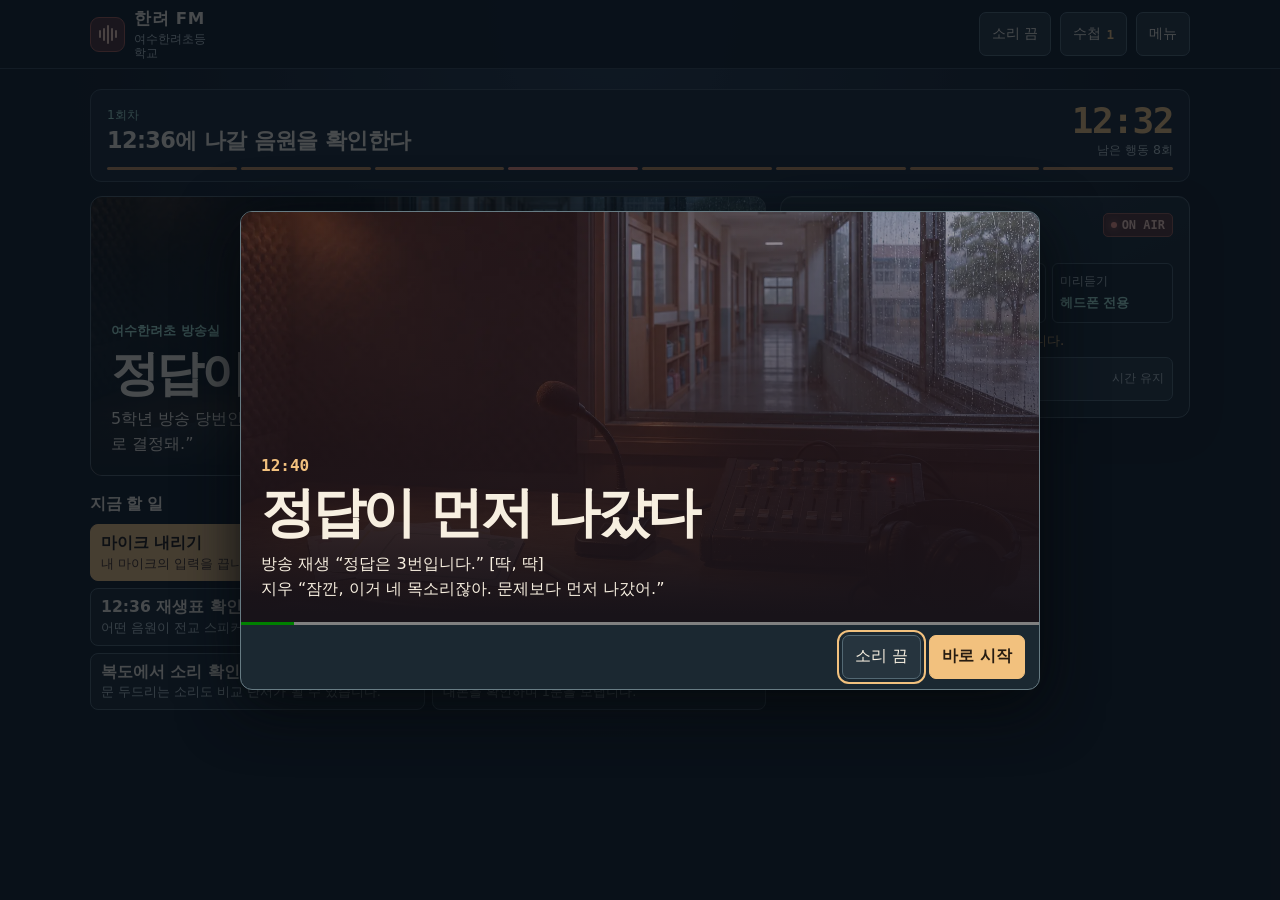
==== index.html @ 905ade6f "Refresh cached game code after a staged release" ====
<!doctype html>
<html lang="ko" data-qr-name="한려 FM, 정답이 먼저 나갔다" data-qr-url="https://eight-minutes-to-air.asdad123asd.chatgpt.site/">
<head>
  <meta charset="utf-8">
  <meta name="viewport" content="width=device-width, initial-scale=1, viewport-fit=cover">
  <meta name="theme-color" content="#111a21">
  <meta name="description" content="여수한려초 방송실. 마이크를 껐는데 정답이 먼저 나갔다. 8분을 되감아 퀴즈 결승을 바꾸는 추리 게임.">
  <meta property="og:type" content="website">
  <meta property="og:title" content="한려 FM, 정답이 먼저 나갔다">
  <meta property="og:description" content="마이크를 껐는데 정답이 먼저 나갔다. 여수한려초 방송실에서 8분을 되감아 결승을 바꿔라.">
  <meta property="og:url" content="https://eight-minutes-to-air.asdad123asd.chatgpt.site/">
  <meta property="og:image" content="https://eight-minutes-to-air.asdad123asd.chatgpt.site/media/school-studio.webp">
  <meta name="twitter:card" content="summary_large_image">
  <link rel="manifest" href="./manifest.webmanifest">
  <link rel="icon" href="./icons/favicon-32.png">
  <link rel="apple-touch-icon" href="./icons/apple-touch-icon.png">
  <link rel="stylesheet" href="./school.css?v=12">
  <script defer src="./school-copy.js?v=12"></script>
  <script defer src="./school.js?v=12"></script>
  <script defer src="./ys-install.js"></script>
  <script defer src="./ys-qr.js"></script>
  <title>한려 FM, 정답이 먼저 나갔다</title>
</head>
<body>
  <header class="topbar">
    <div class="shell topbar-inner">
      <div class="brand"><span class="brand-icon" aria-hidden="true"><i></i><i></i><i></i><i></i><i></i></span>
        <div><strong data-t="brand">한려 FM</strong><span data-t="school">여수한려초등학교</span></div>
      </div>
      <div class="tools">
        <button class="utility" id="sound" type="button" aria-pressed="false"></button>
        <button class="utility journal-button" id="journal-open" type="button" aria-haspopup="dialog"><span data-t="journal">수첩</span><span id="journal-count" class="count"></span></button>
        <details class="menu" id="menu">
          <summary class="utility" data-t="menu">메뉴</summary>
          <div class="menu-items">
            <button class="utility" id="language" type="button"></button>
            <button class="utility" id="replay-intro" type="button" data-t="replayIntro">오프닝 다시 보기</button>
            <button class="utility" id="menu-epilogue" type="button" aria-haspopup="dialog" hidden>12:41 후일담 보기</button>
            <button class="utility" type="button" data-ys-install data-t="install">앱 설치</button>
            <button class="utility" type="button" data-qr data-t="share">QR 코드로 공유</button>
          </div>
        </details>
      </div>
    </div>
  </header>

  <main class="shell" id="game">
    <section class="hud" aria-labelledby="mission">
      <div class="mission">
        <div class="hud-meta"><span id="loop"></span><span id="memory" hidden></span></div>
        <h2 id="mission" tabindex="-1"></h2>
        <p id="rewind-hint" data-t="rewindBackupHint" hidden>12:36에 지우에게 방송을 맡기고 바로 선생님에게 가세요.</p>
      </div>
      <div class="clock-face">
        <time id="clock" aria-label="방송 시각">12:32</time>
        <span id="budget"></span>
      </div>
      <div class="track" id="track" aria-hidden="true"></div>
    </section>

    <section class="loop-goals" id="loop-goals" aria-labelledby="goals-title" hidden>
      <div class="goals-header">
        <h2 id="goals-title" data-t="goalTitle">이번 회차 목표</h2>
        <p id="goal-recommended" hidden></p>
      </div>
      <div class="goal-actions">
        <button class="utility" id="goal-clean" data-goal="clean" type="button" aria-pressed="false"></button>
        <button class="utility" id="goal-backup" data-goal="backup" type="button" aria-pressed="false"></button>
        <button class="utility" id="goal-held" data-goal="held" type="button" aria-pressed="false"></button>
      </div>
      <p id="goal-tip" role="status"></p>
    </section>

    <div class="play-grid">
      <section class="scene" id="scene" aria-labelledby="game-title">
        <div class="scene-inner">
          <div class="scene-meta">
            <p id="place"></p>
            <p class="public-score"><span data-t="publicScoreLabel">공개 점수</span> <strong id="scoreboard"></strong></p>
          </div>
          <p id="public-score-pending" data-t="publicPending" hidden>교실 점수판 · 발표 대기</p>
          <h1 id="game-title" data-t="title">정답이 먼저 나갔다</h1>
          <p id="scene-line" role="status"></p>
          <p id="pre-broadcast-line" class="pre-broadcast-line" role="status" hidden></p>
        </div>
      </section>

      <section class="console" id="console" aria-labelledby="console-title">
        <div class="console-head">
          <div><h2 id="console-title" data-t="console">방송 콘솔</h2><p id="console-status"></p></div>
          <span id="air-label" class="air-label"><i aria-hidden="true"></i><span>ON AIR</span></span>
        </div>
        <div class="channels" id="channels">
          <div class="channel" id="mic-channel"><span data-t="mic">마이크</span><strong id="mic-status"></strong></div>
          <div class="channel" id="file-channel"><span data-t="file">전교 스피커</span><strong id="file-status"></strong></div>
          <div class="channel" id="headphone-channel"><span data-t="headphones">미리듣기</span><strong id="headphone-status"></strong></div>
        </div>
        <p class="cue" id="cue"></p>
        <button class="listen" id="monitor" type="button">
          <span class="play-symbol" aria-hidden="true">▶</span>
          <span id="monitor-label"></span>
          <small data-t="noCost">시간 유지</small>
        </button>
        <p class="monitor-caption" id="monitor-caption" role="status" tabindex="-1" hidden></p>
        <p class="monitor-origin" id="monitor-origin" hidden></p>
        <p class="excerpt-prompt" id="excerpt-prompt" data-t="excerptPrompt" hidden></p>
        <button class="utility excerpt" id="save-excerpt" type="button" data-t="saveExcerpt" aria-describedby="excerpt-prompt" hidden>수첩에 저장</button>
        <button class="utility excerpt" id="excerpt-compare" type="button" data-t="excerptCompare" hidden>수첩에서 두 녹음 비교하기</button>
        <button class="utility excerpt" id="replay-incident" type="button" data-t="previewLeak" hidden>12:36 정답 유출 다시 듣기</button>
        <button class="utility excerpt" id="incident-compare" type="button" data-t="incidentCompare" hidden>수첩에서 연습 원본과 비교</button>
      </section>

      <div class="play-step">
        <section class="swap-brief" id="swap-brief" aria-labelledby="swap-brief-title" hidden>
          <h2 id="swap-brief-title" data-t="swapBriefTitle">12:36 방송 직전 · 예약 교체 완료</h2>
          <ol class="swap-files">
            <li><span data-t="swapBriefPreviousLabel">기존 예약</span><strong data-t="swapBriefPreviousFile">08:41 아침 연습</strong></li>
            <li><span data-t="swapBriefNextLabel">새 예약</span><strong data-t="swapBriefNextFile">12:24 결승 문제</strong></li>
          </ol>
          <p data-t="swapBriefCaption">지우 “이름이 똑같아서 아침 연습 파일을 올렸어. 지금 진짜 결승 문제로 바꿨어.”</p>
        </section>
        <section id="classrooms" class="classrooms" aria-labelledby="classrooms-title" hidden>
          <h2 id="classrooms-title" data-t="classroomTitle">두 교실의 답안 상황</h2>
          <ul class="classroom-list">
            <li id="blue-classroom"><span data-t="classroomBlue">파랑 교실</span><strong id="blue-classroom-status"></strong></li>
            <li id="yellow-classroom"><span data-t="classroomYellow">노랑 교실</span><strong id="yellow-classroom-status"></strong></li>
          </ul>
          <p id="classrooms-line" role="status"></p>
        </section>
        <section class="answer-cards" id="answer-cards" aria-labelledby="answers-title" hidden>
          <h2 id="answers-title" data-t="answersTitle">두 교실의 답안 카드</h2>
          <p id="grade-question" hidden></p>
          <p id="grade-prompt" hidden></p>
          <ul id="answer-list"></ul>
          <p id="grade-feedback" role="status" hidden></p>
          <dl id="score-slip" class="score-slip" hidden>
            <dt data-t="privateScoreLabel">진행자만 보는 채점 점수</dt><dd id="private-score"></dd>
            <dt data-t="publicPending">교실 점수판 · 발표 대기</dt><dd id="pending-public-score"></dd>
          </dl>
        </section>

        <section class="classrooms announcement-check" id="announcement-check" aria-labelledby="announcement-title" hidden>
          <h2 id="announcement-title" data-t="announcementCheckTitle">두 교실의 발표 준비</h2>
          <ul class="classroom-list">
            <li id="blue-announcement"><span data-t="classroomBlue">파랑 교실</span><strong id="blue-announcement-status"></strong></li>
            <li id="yellow-announcement"><span data-t="classroomYellow">노랑 교실</span><strong id="yellow-announcement-status"></strong></li>
          </ul>
          <p id="announcement-line" role="status"></p>
        </section>

        <section class="choices" id="choices" aria-label="행동">
          <div class="action-heading"><h2 id="choices-heading">지금 할 일</h2><button class="utility small" id="review" type="button" data-t="review" hidden>회차 기록</button></div>
          <p id="backup-deadline-note" data-t="finalBackupNote" hidden>남은 행동 1회. 지금 방송해야 두 교실이 새 문제를 풀 수 있어요.</p>
          <div class="actions" id="actions"></div>
        </section>

        <section class="ending" id="ending" hidden aria-labelledby="ending-title">
          <div class="ending-meta">
            <span id="ending-category"></span><span id="ending-count"></span>
            <span class="air-label" id="ending-on-air" hidden><i aria-hidden="true"></i>ON AIR</span>
            <span class="air-label" id="ending-standby" data-mode="standby" hidden><i aria-hidden="true"></i><span data-t="announcementStandby">발표 대기</span></span>
          </div>
          <h2 id="ending-title" tabindex="-1"></h2>
          <p id="ending-caption" role="status"></p>
          <ul class="backup-options" id="backup-options" aria-labelledby="ending-caption" hidden></ul>
          <ul class="hold-receipts" id="hold-receipts" hidden>
            <li data-t="holdBlueReceipt">파랑 교실 · 안내 수신</li>
            <li data-t="holdYellowReceipt">노랑 교실 · 안내 수신</li>
          </ul>
          <div class="hold-dialogue" id="hold-dialogue" hidden>
            <p id="hold-question" data-t="holdStudentCaption"></p>
            <p id="hold-answer" data-t="holdAnswerCaption"></p>
          </div>
          <ul class="winner-reactions" id="winner-reactions" hidden>
            <li id="winner-room"><strong id="winner-room-title"></strong><p id="winner-room-line"></p></li>
            <li id="other-room"><strong id="other-room-title"></strong><p id="other-room-line"></p></li>
          </ul>
          <p id="ending-story"></p>
          <p class="ending-next" id="ending-next"></p>
          <div class="end-actions" id="ending-actions">
            <button class="primary" id="backup-announce" type="button" data-t="announce" hidden>결승 결과 발표하기</button>
            <button class="primary" id="ending-epilogue" type="button" aria-haspopup="dialog" hidden>12:41 후일담 보기</button>
            <button class="primary" id="rewind" type="button" data-t="rewind">12:32로 되감기</button>
            <button class="utility" id="end-replay" type="button" data-t="replayEnding">결말 음성 듣기</button>
            <button class="utility" id="ending-skip" type="button" data-t="endingSkip" hidden>결과 바로 보기</button>
          </div>
        </section>
      </div>

      <details class="history" id="history" hidden>
        <summary data-t="history">이번 회차 기록</summary>
        <ol id="history-list"></ol>
      </details>
    </div>
    <noscript><p>게임을 플레이하려면 브라우저의 JavaScript를 켜 주세요.</p></noscript>
  </main>

  <dialog id="intro" aria-labelledby="intro-title" class="intro">
    <div class="intro-view" id="intro-view">
      <div class="intro-copy">
        <span id="intro-clock"></span>
        <h2 id="intro-title" data-t="title">정답이 먼저 나갔다</h2>
        <p id="intro-caption" role="status"></p>
      </div>
    </div>
    <progress id="intro-progress" max="20000" value="0" aria-label="오프닝 진행"></progress>
    <div class="dialog-actions">
      <button class="utility" id="intro-sound" type="button" aria-pressed="false"></button>
      <button class="primary" id="intro-start" type="button" data-t="start">바로 시작</button>
    </div>
  </dialog>

  <dialog id="epilogue" aria-labelledby="epilogue-title" class="intro epilogue">
    <div class="intro-view epilogue-view" id="epilogue-view" data-shot="record">
      <div class="intro-copy">
        <p class="epilogue-origin" id="epilogue-origin" data-t="epilogueOrigin">정상 방송 회차</p>
        <time id="epilogue-clock" role="status">12:40</time>
        <h2 id="epilogue-title" data-t="epilogueTitle">다음 방송</h2>
        <p id="epilogue-frame" aria-live="polite"></p>
        <p id="epilogue-caption"></p>
      </div>
    </div>
    <div class="dialog-actions">
      <button class="primary" id="epilogue-advance" type="button">정상 방송 기록 열기</button>
      <button class="utility" id="epilogue-close" type="button" data-t="close">닫기</button>
    </div>
  </dialog>

  <dialog id="journal" aria-labelledby="journal-title">
    <div class="dialog-heading"><div><h2 id="journal-title" data-t="journalTitle">방송 수첩</h2><p data-t="journalPause">수첩을 보는 동안 방송 시계가 멈춥니다.</p></div><button class="utility" id="journal-close" type="button" data-t="close">닫기</button></div>
    <div class="dialog-body">
      <ol id="journal-clues" class="clues"></ol>
      <section id="compare-area" class="compare" aria-labelledby="compare-title">
        <h3 id="compare-title" data-t="compareTitle" tabindex="-1">녹음 두 개를 대조하기</h3>
        <p data-t="comparePrompt">마지막 소리가 같은 녹음 두 개를 고르세요.</p>
        <div id="recording-pair" class="recording-pair" hidden>
          <div class="recording-sample" id="practice-sample" hidden>
            <button class="utility" id="practice-listen" type="button" data-t="practiceSample">08:41 방송실 연습 원본 듣기</button>
            <p class="clue-transcript" id="practice-sample-caption" hidden></p>
          </div>
          <div class="recording-sample" id="leak-sample" hidden>
            <button class="utility" id="leak-listen" type="button">12:36 교실 방송 녹음 듣기</button>
            <p class="clue-transcript" id="leak-sample-caption" hidden></p>
          </div>
        </div>
        <p id="recording-missing" data-t="recordingMissing" hidden>방송실에서 아침 연습 원본을 찾으면 두 소리를 비교할 수 있어요.</p>
        <div class="compare-options" id="compare-options"></div>
        <button type="button" class="utility" id="compare" data-t="compare">두 녹음 대조</button>
        <p id="compare-feedback" role="status"></p>
        <div class="source-choice" id="source-choice" hidden>
          <p id="source-prompt">이대로라면 12:36에 어느 쪽에서 정답이 나갈까요?</p>
          <button class="utility" type="button" data-source="mic" data-t="mic" aria-pressed="false">마이크</button>
          <button class="utility" type="button" data-source="file" data-t="queuedSource" aria-pressed="false">예약 음원</button>
          <button type="button" class="primary" id="connect" data-t="connect">12:36 재생표와 연결</button>
        </div>
      </section>
    </div>
  </dialog>

  <dialog id="review-dialog" aria-labelledby="review-title">
    <div class="dialog-heading"><div><h2 id="review-title" data-t="review">회차 기록</h2><p id="review-note"></p></div><button class="utility" id="review-close" type="button" data-t="close">닫기</button></div>
    <div class="dialog-body"><ol id="review-list" class="review-list"></ol></div>
    <div class="dialog-actions"><button class="primary" id="review-rewind" type="button" data-t="rewind">12:32로 되감기</button></div>
  </dialog>
  <script>if ('serviceWorker' in navigator) addEventListener('load', () => navigator.serviceWorker.register('./school-sw-v13.js', { updateViaCache: 'none' }));</script>
</body>
</html>
---- school.css ----
:root {
  color-scheme: dark;
  --bg: #111a21;
  --panel: #1b2730;
  --deep: #132027;
  --line: #40515a;
  --paper: #f7efe0;
  --muted: #b9c6c8;
  --mint: #a7e3d2;
  --gold: #f2c17e;
  --red: #ff9b87;
  --mono: ui-monospace, Consolas, monospace;
  font-family: system-ui, "Malgun Gothic", sans-serif;
  background: var(--bg);
  color: var(--paper);
}
* { box-sizing: border-box; }
[hidden] { display: none !important; }
body { margin: 0; min-width: 280px; min-height: 100vh; background: radial-gradient(ellipse at 48% 0, #263748 0, #121a22 58%); }
p, h1, h2, h3 { margin: 0; }
p { line-height: 1.55; overflow-wrap: anywhere; }
button, summary, a { -webkit-tap-highlight-color: transparent; }
button { color: inherit; font: inherit; cursor: pointer; touch-action: manipulation; }
button:focus-visible, summary:focus-visible, a:focus-visible { outline: 2px solid var(--gold); outline-offset: 3px; }
button:disabled { cursor: default; opacity: .48; }
.shell { width: min(1100px, calc(100% - 44px)); margin-inline: auto; }
.topbar { border-bottom: 1px solid #344651; background: #111b24ed; }
.topbar-inner { min-height: 68px; display: flex; justify-content: space-between; align-items: center; column-gap: 12px; }
.brand, .tools { display: flex; align-items: center; gap: 9px; }
.brand { min-width: 0; }
.brand strong, .brand > div > span { display: block; }
.brand strong { font-size: 1.04rem; letter-spacing: .04em; }
.brand > div > span { color: var(--muted); font-size: .73rem; margin-top: 2px; line-height: 1.2; }
.brand-icon { display: flex; flex: 0 0 35px; height: 35px; align-items: center; justify-content: center; gap: 2px; border: 1px solid #a85b51; border-radius: 9px; background: #4e2e31; color: #ffd1bc; }
.brand-icon i { width: 2px; border-radius: 2px; height: 8px; background: currentColor; }
.brand-icon i:nth-child(2), .brand-icon i:nth-child(4) { height: 13px; }
.brand-icon i:nth-child(3) { height: 19px; }
.utility, .primary, .listen { border: 1px solid #536873; border-radius: 7px; background: #26343e; min-height: 44px; padding: 7px 12px; }
.primary { background: var(--gold); color: #261b11; border-color: var(--gold); font-weight: 750; }
.utility:hover, .listen:hover { background: #344750; }
.primary:hover { background: #ffdb9e; }
.tools .utility { white-space: nowrap; font-size: .86rem; }
.journal-button { display: flex; align-items: center; gap: 5px; }
.count { color: var(--gold); font: 700 .79rem var(--mono); }
.menu { position: relative; }
.menu summary { list-style: none; display: flex; justify-content: center; align-items: center; cursor: pointer; }
.menu summary::-webkit-details-marker { display: none; }
.menu-items { position: absolute; z-index: 3; top: calc(100% + 5px); right: 0; display: grid; min-width: max-content; gap: 5px; padding: 6px; border: 1px solid var(--line); border-radius: 8px; background: var(--deep); box-shadow: 0 12px 30px #05090db5; }
main { padding-block: 20px 36px; }
.hud { display: grid; grid-template-columns: minmax(0, 1fr) auto; gap: 8px 20px; align-items: center; margin-bottom: 14px; padding: 13px 16px 11px; border: 1px solid var(--line); border-radius: 11px; background: #1b2731; }
.hud-meta { margin-bottom: 3px; display: flex; flex-wrap: wrap; gap: 3px 9px; color: var(--mint); font-size: .77rem; line-height: 1.3; }
#memory { color: var(--gold); }
#mission { font-size: clamp(1.05rem, 2.4vw, 1.4rem); line-height: 1.28; letter-spacing: -.028em; }
.clock-face { display: grid; justify-items: end; gap: 3px; color: var(--muted); font-size: .78rem; white-space: nowrap; }
#clock { font: 800 clamp(1.65rem, 3.6vw, 2.25rem)/1 var(--mono); letter-spacing: -.04em; color: var(--gold); }
body[data-urgent="true"] #clock { color: var(--red); }
.track { grid-column: 1 / -1; display: grid; grid-template-columns: repeat(8, 1fr); gap: 4px; }
.track i { height: 3px; border-radius: 2px; background: #344652; }
.track .remaining { background: #c8905a; }
.track .deadline { background: #f2917b; }
.loop-goals { margin-bottom: 14px; padding: 10px 12px; border: 1px solid var(--line); border-radius: 10px; background: var(--panel); }
.goals-header { display: flex; flex-wrap: wrap; align-items: baseline; justify-content: space-between; gap: 3px 10px; margin-bottom: 6px; }
.goals-header h2 { font-size: 1rem; }
#goal-recommended { color: var(--gold); font-size: .82rem; }
.goal-actions { display: grid; grid-template-columns: repeat(3, minmax(0, 1fr)); gap: 6px; }
.goal-actions button { padding-inline: 6px; font-size: .9rem; line-height: 1.3; overflow-wrap: anywhere; }
.goal-actions button:is([aria-pressed="true"], [data-suggested="true"]) { border-color: var(--gold); color: var(--gold); }
.goal-actions button[aria-pressed="true"] { background: #493b28; font-weight: 720; }
#goal-tip { margin-top: 6px; color: var(--mint); font-size: .86rem; }
.play-grid { display: grid; grid-template-columns: minmax(0, 1.65fr) minmax(0, 1fr); grid-template-areas: "scene console" "choices console" "history history"; gap: 14px; align-items: start; }
.scene { grid-area: scene; display: flex; min-height: 280px; align-items: end; position: relative; isolation: isolate; overflow: hidden; border: 1px solid #53626a; border-radius: 12px; background: #273d47 url("./media/school-studio.webp") center 55% / cover; }
.scene::before, .intro-view::before { content: ""; position: absolute; inset: 0; z-index: -1; background: linear-gradient(0deg, #111a20 1%, #111a20e8 19%, #141f269a 49%, #0b172433 85%); }
.scene[data-room="hall"] { background-position: 82% 22%; }
.scene[data-room="hall"]::before { background: linear-gradient(0deg, #16272f 12%, #163443bb 60%, #243e4b4d); }
.scene-inner { width: 100%; padding: 18px 20px; }
.scene-meta { display: flex; flex-wrap: wrap; align-items: center; justify-content: space-between; gap: 4px 8px; }
#place { color: var(--mint); font-size: .82rem; font-weight: 680; }
.public-score { display: flex; flex-wrap: wrap; align-items: baseline; gap: 2px 6px; }
.public-score span { color: var(--muted); font-size: .75rem; }
#scoreboard { flex: 0 0 auto; color: var(--gold); font: 700 .8rem/1.3 var(--mono); }
#public-score-pending, #rewind-hint { margin-top: 3px; color: var(--gold); font-size: .82rem; line-height: 1.35; }
#game-title { font-size: clamp(1.6rem, 4vw, 3rem); line-height: 1.1; letter-spacing: -.064em; margin-block: 5px 8px; }
#scene-line { max-width: 60ch; color: #f1eade; }
.pre-broadcast-line { max-width: 62ch; margin-top: 6px; padding-inline-start: 8px; border-inline-start: 2px solid var(--mint); color: var(--mint); font-size: .88rem; }
.console { grid-area: console; padding: 16px; border: 1px solid #506169; border-radius: 12px; background: linear-gradient(153deg, #26363e, #1a272f 62%); box-shadow: inset 0 1px 0 #ffffff12, 0 12px 35px #080d152e; }
.console-head { display: flex; justify-content: space-between; align-items: start; gap: 8px; padding-bottom: 11px; }
.console h2, .choices h2 { font-size: 1rem; letter-spacing: -.025em; }
#console-status { color: var(--muted); margin-top: 2px; font-size: .78rem; line-height: 1.25; }
.air-label { color: #ffd0bf; border: 1px solid #9a5b51; background: #573333; display: flex; align-items: center; gap: 5px; border-radius: 5px; padding: 4px 7px; font: 700 .75rem var(--mono); white-space: nowrap; }
.air-label i { width: 6px; height: 6px; border-radius: 50%; background: #ff9b87; box-shadow: 0 0 7px #ffa18a91; }
.air-label[data-held="true"] { color: var(--muted); border-color: var(--line); background: var(--deep); }
.air-label[data-held="true"] i { background: #7a888c; box-shadow: none; }
.air-label[data-mode="standby"] { color: var(--gold); border-color: #87694b; background: #3d3127; }
.air-label[data-mode="standby"] i { background: var(--gold); }
.channels { display: grid; grid-template-columns: repeat(3, minmax(0, 1fr)); gap: 6px; }
.channel { display: grid; gap: 4px; padding: 9px 7px; min-height: 60px; border: 1px solid #4b6069; border-radius: 6px; background: #17232b; overflow-wrap: anywhere; }
.channel span { color: var(--muted); font-size: .75rem; }
.channel strong { font-size: .82rem; color: var(--mint); line-height: 1.2; }
.channel[data-state="off"] strong { color: #c3cdd0; }
.channel[data-state="live"] { border-color: #f18b76; background: #412a2d; }
.channel[data-state="live"] strong { color: #ffd0c1; }
.cue { margin-block: 9px 7px; color: var(--gold); font-size: .83rem; line-height: 1.35; }
body[data-incident="true"] .cue { color: var(--red); }
.listen { display: grid; width: 100%; grid-template-columns: auto minmax(0, 1fr) auto; align-items: center; text-align: left; gap: 6px; min-height: 44px; color: var(--mint); font-weight: 670; font-size: .88rem; padding-inline: 8px; }
.listen small { color: var(--muted); font-size: .72rem; white-space: nowrap; font-weight: 400; }
.play-symbol { font-size: .69rem; }
.monitor-caption { color: var(--paper); font-size: .87rem; margin-top: 7px; padding: 7px; border-inline-start: 2px solid var(--mint); background: #17232b; white-space: pre-line; }
.monitor-origin { color: var(--gold); margin-top: 6px; padding-inline: 7px; font-size: .82rem; }
.excerpt-prompt { color: var(--muted); margin-top: 6px; padding-inline: 7px; font-size: .82rem; }
.excerpt { width: 100%; margin-top: 6px; color: var(--gold); text-align: left; font-weight: 680; }
.play-step { grid-area: choices; display: grid; gap: 8px; min-width: 0; }
.swap-brief { padding: 10px; border: 1px solid #6c9c8d; border-radius: 9px; background: var(--panel); }
.swap-brief h2 { font-size: 1rem; }
.swap-files { display: grid; grid-template-columns: repeat(2, minmax(0, 1fr)); gap: 6px; list-style: none; margin: 7px 0; padding: 0; }
.swap-files li { display: grid; gap: 3px; padding: 6px 8px; border: 1px solid var(--line); border-radius: 6px; background: var(--deep); font-size: .87rem; }
.swap-files span { color: var(--muted); font-size: .8rem; }
.swap-files li + li { border-color: #6c9c8d; color: var(--mint); }
.answer-cards, .classrooms { padding: 10px; border: 1px solid var(--line); border-radius: 9px; background: var(--panel); }
.answer-cards h2, .classrooms h2 { margin: 0 0 6px; font-size: .96rem; }
.classroom-list { display: grid; grid-template-columns: repeat(2, minmax(0, 1fr)); gap: 6px; list-style: none; margin: 0; padding: 0; }
.classroom-list li { display: grid; gap: 2px; padding: 6px 8px; border: 1px solid var(--line); border-radius: 6px; background: var(--deep); font-size: .86rem; }
.classroom-list li[data-state="accepted"] { border-color: #6c9c8d; }
.classroom-list li[data-state="accepted"] strong { color: var(--mint); }
#blue-classroom span { color: #a6d8f5; }
#yellow-classroom span { color: var(--gold); }
#classrooms-line { margin-top: 6px; color: var(--muted); font-size: .87rem; }
#blue-announcement span { color: #a6d8f5; }
#yellow-announcement span { color: var(--gold); }
#announcement-line { margin-top: 6px; color: var(--mint); font-size: .87rem; }
.score-slip { display: grid; grid-template-columns: minmax(0, 1fr) auto; gap: 4px 8px; margin: 8px 0 0; padding: 6px 8px; border-inline-start: 2px solid var(--gold); background: var(--deep); font-size: .82rem; }
.score-slip dd { margin: 0; font-weight: 700; }
#private-score { color: var(--gold); }
#pending-public-score { color: var(--muted); }
#grade-question { color: var(--paper); font-size: .9rem; }
#grade-prompt { margin: 3px 0 7px; color: var(--gold); font-size: .8rem; }
#grade-feedback:not(:empty) { margin-top: 7px; color: var(--gold); font-size: .83rem; }
#answer-list { display: grid; grid-template-columns: repeat(2, minmax(0, 1fr)); gap: 6px; margin: 0; padding: 0; list-style: none; }
.answer-card { display: grid; gap: 2px; padding: 6px 8px; border-radius: 6px; border: 1px solid var(--line); background: var(--deep); }
.answer-cards[data-grading="true"] .answer-card { padding: 0; border: 0; }
.answer-select { display: grid; gap: 3px; align-content: center; min-height: 54px; padding: 7px 8px; text-align: left; border: 1px solid #768d97; border-radius: 6px; background: var(--deep); }
.answer-select:hover { background: #334952; border-color: var(--gold); }
.answer-team, .answer-mark { font-size: .76rem; line-height: 1.25; }
.answer-team { color: var(--muted); }
.answer-card[data-team="blue"] .answer-team { color: #a6d8f5; }
.answer-card[data-team="yellow"] .answer-team { color: var(--gold); }
.answer-card[data-correct="true"] .answer-mark { color: var(--mint); }
.answer-option { font-size: .9rem; line-height: 1.3; overflow-wrap: anywhere; }
.action-heading { display: flex; align-items: center; justify-content: space-between; gap: 6px; min-height: 34px; padding-bottom: 5px; }
.action-heading .small { min-height: 44px; padding-block: 3px; font-size: .81rem; }
#backup-deadline-note { margin-bottom: 8px; color: var(--gold); font-size: .87rem; line-height: 1.35; }
body[data-backup-deadline="true"] #choices-heading { color: var(--gold); }
body[data-backup-deadline="true"] [data-action="hold"] { grid-column: 1 / -1; }
.actions { display: grid; grid-template-columns: 1fr 1fr; gap: 7px; }
.action { min-width: 0; min-height: 54px; display: flex; flex-direction: column; justify-content: center; gap: 3px; align-items: stretch; padding: 8px 10px; text-align: left; border: 1px solid #50636b; border-radius: 8px; background: var(--panel); }
.action:hover { background: #2d414c; }
.action[data-primary="true"] { grid-column: 1 / -1; color: #201710; border-color: var(--gold); background: var(--gold); }
.action[data-primary="true"]:hover { background: #ffdb9e; }
.action-top { display: flex; justify-content: space-between; align-items: center; column-gap: 8px; line-height: 1.25; }
.action-top strong { font-size: .98rem; min-width: 0; }
.action small { white-space: nowrap; color: var(--muted); font: .73rem var(--mono); }
.action-detail { color: var(--muted); font-size: .81rem; line-height: 1.3; }
.action[data-primary="true"] :is(small, .action-detail) { color: #452e20; }
.history { grid-area: history; border-top: 1px solid var(--line); color: var(--muted); }
.history summary { cursor: pointer; padding-block: 12px; }
.history ol, .review-list { padding: 0; margin: 0; list-style: none; }
.history li, .review-list li { display: flex; gap: 9px; padding: 7px 0; align-items: baseline; border-bottom: 1px solid #344952; }
.history time, .review-list time { color: var(--gold); font: .83rem var(--mono); white-space: nowrap; }
.ending { border: 1px solid #62706b; border-radius: 10px; padding: 16px; background: #22312f; }
.ending-meta { display: flex; align-items: center; justify-content: space-between; gap: 6px; color: var(--mint); font-size: .83rem; }
.ending:is([data-beat="announce"], [data-beat="notice"]) { border-color: #b7806b; background: #322728; }
.hold-receipts { display: grid; grid-template-columns: repeat(2, minmax(0, 1fr)); gap: 6px; margin: 8px 0; padding: 0; list-style: none; }
.hold-receipts li { padding: 7px; border: 1px solid #566c69; border-radius: 6px; background: var(--deep); color: var(--mint); font-size: .8rem; }
#hold-answer { margin-bottom: 8px; color: var(--mint); }
button[data-action="askEnvelope"] { grid-column: 1 / -1; }
.winner-reactions { display: grid; grid-template-columns: repeat(2, minmax(0, 1fr)); gap: 6px; margin: 8px 0 10px; padding: 0; list-style: none; }
.winner-reactions li { padding: 8px; border: 1px solid #566c69; border-radius: 6px; background: var(--deep); font-size: .85rem; }
.winner-reactions li[data-team="blue"] strong { color: #a6d8f5; }
.winner-reactions li[data-team="yellow"] strong { color: var(--gold); }
.winner-reactions p { margin-top: 3px; line-height: 1.4; }
.ending h2 { margin: 4px 0 8px; font-size: clamp(1.45rem, 3vw, 2.3rem); letter-spacing: -.04em; }
.ending #ending-caption { font-weight: 700; color: var(--gold); min-height: 1.65em; margin-bottom: 6px; white-space: pre-line; }
.backup-options { display: flex; flex-wrap: wrap; gap: 6px; margin: 0 0 10px; padding: 0; list-style: none; }
.backup-options li { padding: 5px 8px; border: 1px solid #566c69; border-radius: 6px; background: var(--deep); }
.hold-dialogue { margin-block: 10px; padding: 8px 10px; border-inline-start: 2px solid var(--mint); background: var(--deep); }
.hold-dialogue p + p { margin-top: 6px; }
.ending #ending-story { color: var(--paper); }
.ending-next { margin-top: 8px; color: var(--muted); font-size: .88rem; }
.end-actions { display: flex; flex-wrap: wrap; gap: 6px; margin-top: 12px; }
dialog { width: min(660px, calc(100% - 20px)); max-height: calc(100dvh - 20px); padding: 0; border: 1px solid #677b83; border-radius: 12px; background: #1b2831; color: var(--paper); box-shadow: 0 16px 60px #05090be6; }
dialog::backdrop { background: #080e17bb; }
.dialog-heading { display: flex; justify-content: space-between; gap: 9px; align-items: start; padding: 14px; border-bottom: 1px solid var(--line); position: sticky; top: 0; z-index: 1; background: #1b2831; }
.dialog-heading h2 { font-size: 1.28rem; }
.dialog-heading p, .compare > p { color: var(--muted); font-size: .88rem; }
.dialog-heading button { flex-shrink: 0; }
.dialog-body { padding: 14px; }
.dialog-actions { display: flex; align-items: center; justify-content: end; padding: 10px 14px; gap: 8px; }
.intro { width: min(800px, calc(100% - 22px)); }
.intro-view { min-height: clamp(220px, 47vw, 410px); position: relative; isolation: isolate; display: flex; align-items: end; background: #263b45 url("./media/school-studio.webp") center / cover; }
.intro-view[data-shot="future"]::before { background: linear-gradient(0deg, #181319 2%, #201419df 32%, #421f2669); }
.intro-view[data-shot="shift"]::before { background: linear-gradient(0deg, #0a151c 7%, #152733e3 35%, #111d2550); }
.intro-copy { padding: 20px; width: 100%; }
#intro-clock { font: 750 1rem var(--mono); color: var(--gold); }
#intro-title { margin-block: 8px; font-size: clamp(1.6rem, 5vw, 3.4rem); line-height: 1.12; letter-spacing: -.06em; }
#intro-caption { min-height: 2.9em; color: var(--paper); white-space: pre-line; }
#intro-progress { display: block; width: 100%; height: 3px; border: 0; accent-color: var(--gold); }
.epilogue-view[data-shot="record"]::before { background: linear-gradient(0deg, #11181f 4%, #1a292eea 46%, #22313c74); }
.epilogue-view[data-shot="forward"]::before { background: linear-gradient(0deg, #132129 4%, #192e36cd 44%, #dcc89635); }
.epilogue-origin { margin-bottom: 3px; color: var(--mint); font-size: .86rem; font-weight: 650; }
#epilogue-clock { color: var(--gold); font: 750 clamp(1.65rem, 5vw, 2.7rem) var(--mono); }
#epilogue-title { margin-block: 6px 8px; font-size: clamp(1.55rem, 5vw, 3rem); }
#epilogue-caption { margin-top: 7px; color: var(--gold); }
.clues { margin: 0; padding: 0; list-style: none; display: grid; gap: 6px; }
.clues li { background: #24343e; border: 1px solid #405762; border-radius: 7px; padding: 9px; }
.clues h3 { font-size: .96rem; color: var(--mint); }
.clues p { font-size: .86rem; color: var(--paper); margin-top: 4px; }
.clues .utility { margin-top: 6px; font-size: .83rem; }
.clues .clue-transcript { padding: 6px 8px; border-inline-start: 2px solid var(--mint); white-space: pre-line; }
.compare { margin-top: 14px; padding-top: 11px; border-top: 1px solid var(--line); }
.compare-options { display: flex; flex-wrap: wrap; gap: 5px; margin-block: 8px; }
.compare-options button { font-size: .83rem; }
.compare-options button[aria-pressed="true"] { border-color: var(--gold); color: var(--gold); background: #47362b; }
#compare-feedback { color: var(--mint); margin-top: 7px; }
.source-choice { display: flex; align-items: center; flex-wrap: wrap; gap: 6px; margin-top: 9px; }
.source-choice p { flex: 0 0 100%; font-size: .87rem; }
.source-choice [aria-pressed="true"] { border-color: var(--gold); color: var(--gold); }
.recording-pair { display: grid; grid-template-columns: repeat(auto-fit, minmax(min(230px, 100%), 1fr)); gap: 6px; margin-block: 8px; }
.recording-sample button { width: 100%; text-align: start; color: var(--mint); }
#recording-missing { margin-bottom: 6px; color: var(--gold); }
@media (max-width: 700px) {
  .shell { width: min(520px, calc(100% - 22px)); }
  .topbar-inner { min-height: 57px; }
  main { padding-block: 8px 25px; }
  .hud { padding: 9px 10px 7px; margin-bottom: 8px; gap: 6px 8px; }
  .loop-goals { margin-bottom: 8px; padding: 8px; }
  .play-grid { grid-template-columns: 1fr; grid-template-areas: "scene" "console" "choices" "history"; gap: 8px; }
  .scene { min-height: 125px; }
  .scene-inner { padding: 9px 10px; }
  #game-title { font-size: clamp(1.32rem, 5vw, 1.8rem); margin-block: 2px 4px; }
  #scene-line { font-size: .88rem; line-height: 1.36; }
  #place { font-size: .73rem; }
  #scoreboard { font-size: .72rem; }
  .console { padding: 7px 8px; }
  .console-head { padding-bottom: 5px; }
  .channel { min-height: 44px; padding: 4px 5px; gap: 2px; }
  .cue { margin-block: 5px; }
  .actions { gap: 5px; }
  .action { min-height: 50px; padding: 6px 8px; }
  .action-top strong { font-size: .89rem; }
  .action-detail { font-size: .76rem; }
  body[data-urgent="true"] .scene { min-height: 92px; }
  body[data-urgent="true"] #game-title { font-size: 1.15rem; }
  body:is([data-ended="true"], [data-answering="true"], [data-classrooms="true"], [data-backup-deadline="true"], [data-swap-brief="true"]) .play-grid { grid-template-areas: "scene" "choices" "console" "history"; }
  body[data-announcement="true"] #announcement-check { order: -2; }
  body[data-announcement="true"] #choices { order: -1; }
  .action-heading { min-height: 25px; padding: 0 0 3px; }
  .action-heading .small { min-height: 44px; }
}
@media (max-width: 360px) {
  .shell { width: calc(100% - 14px); }
  .topbar-inner, .tools { gap: 4px; }
  .brand { gap: 4px; }
  .brand-icon { flex-basis: 23px; height: 28px; border-radius: 5px; }
  .brand strong { font-size: .87rem; }
  .brand > div > span { font-size: .63rem; }
  .tools .utility { padding-inline: 5px; font-size: .73rem; }
  .scene { min-height: 109px; }
  .clock-face, .channel strong { font-size: .75rem; }
  .channel span, .cue, .listen small { font-size: .72rem; }
  .listen { font-size: .79rem; }
  .action-heading .small { font-size: .75rem; padding-inline: 5px; }
  body:is([data-emergency="true"], [data-delivery="true"]) :is(#game-title, #console-status, .action-heading) { display: none; }
  body:is([data-emergency="true"], [data-delivery="true"]) .scene { min-height: 76px; }
  body:is([data-emergency="true"], [data-delivery="true"]) .scene-inner { padding-block: 7px; }
  body[data-emergency="true"] .actions [data-action="hold"] { grid-column: 1 / -1; }
  body[data-announcement="true"] .scene { min-height: 76px; }
  body[data-announcement="true"] :is(#game-title, #scene-line, #choices-heading) { display: none; }
  body[data-announcement="true"] #choices { display: flex; flex-direction: column; }
  body[data-announcement="true"] .action-heading { order: 1; justify-content: flex-end; padding-top: 4px; }
}
@media (prefers-reduced-motion: no-preference) {
  .ending { animation: reveal .22s ease-out both; }
  .ending[data-beat="received"] .hold-receipts li { animation: reveal .24s ease-out both; }
  .ending[data-beat="received"] .hold-receipts li + li { animation-delay: .36s; }
  .ending[data-beat="winnerReaction"] .winner-reactions li { animation: reveal .24s ease-out both; }
  .ending[data-beat="winnerReaction"] .winner-reactions li + li { animation-delay: .4s; }
  .epilogue-view[data-shot="forward"] .intro-copy { animation: reveal .35s ease-out both; }
  @keyframes reveal { from { opacity: .5; transform: translateY(4px); } }
}
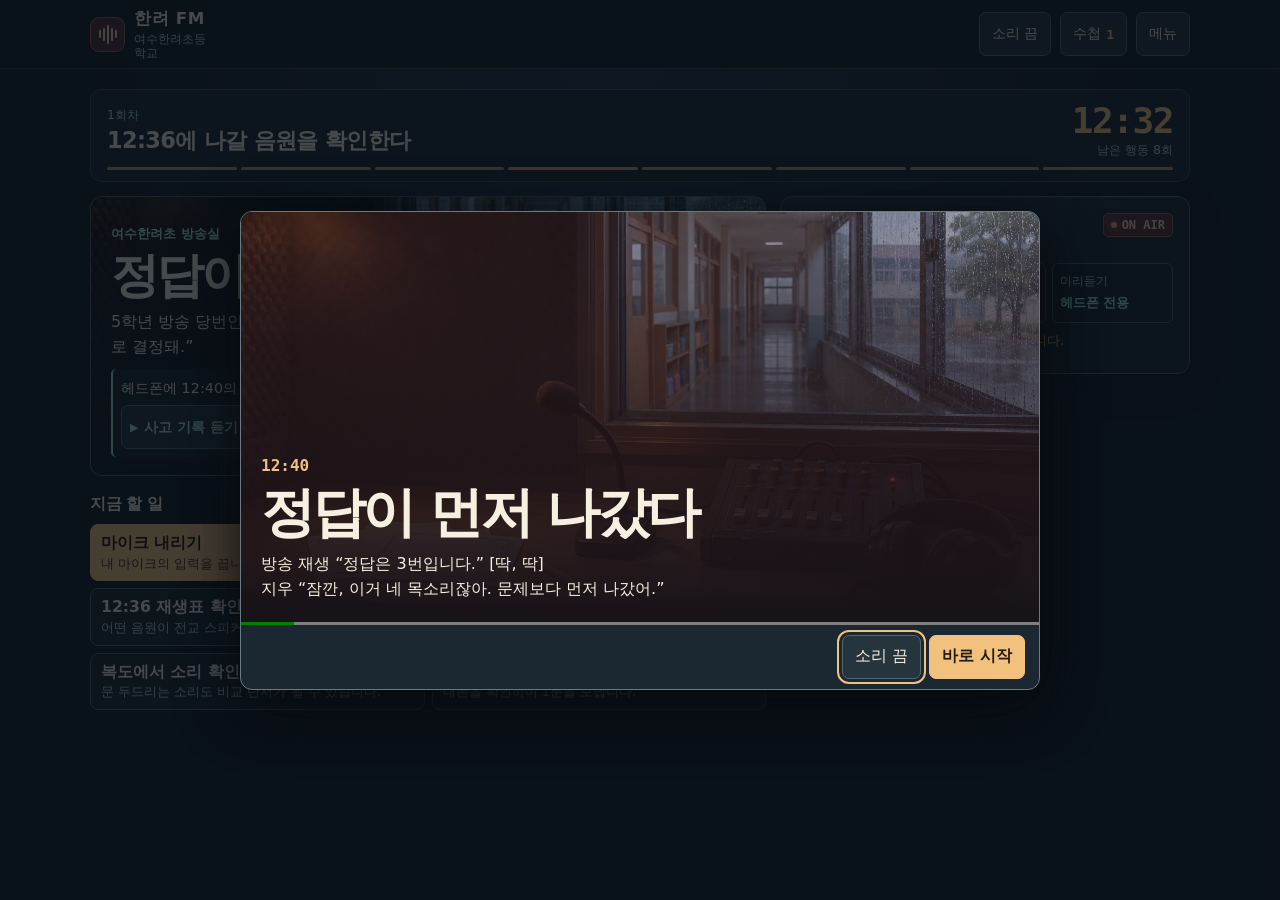
==== commit 6d2acb43: "Clarify the quiz choices and keep the live question readable" ====
--- a/index.html
+++ b/index.html
@@ -14,9 +14,9 @@
   <link rel="manifest" href="./manifest.webmanifest">
   <link rel="icon" href="./icons/favicon-32.png">
   <link rel="apple-touch-icon" href="./icons/apple-touch-icon.png">
-  <link rel="stylesheet" href="./school.css?v=12">
-  <script defer src="./school-copy.js?v=12"></script>
-  <script defer src="./school.js?v=12"></script>
+  <link rel="stylesheet" href="./school.css?v=14">
+  <script defer src="./school-copy.js?v=14"></script>
+  <script defer src="./school.js?v=14"></script>
   <script defer src="./ys-install.js"></script>
   <script defer src="./ys-qr.js"></script>
   <title>한려 FM, 정답이 먼저 나갔다</title>
@@ -82,6 +82,9 @@
           <h1 id="game-title" data-t="title">정답이 먼저 나갔다</h1>
           <p id="scene-line" role="status"></p>
           <p id="pre-broadcast-line" class="pre-broadcast-line" role="status" hidden></p>
+          <div class="opening-record" id="opening-record" hidden>
+            <p id="opening-record-copy" data-t="openingRecord">헤드폰에 12:40의 사고 기록이 들어왔어요. 12:36에 나갈 음원을 확인하세요.</p>
+          </div>
         </div>
       </section>
 
@@ -96,18 +99,22 @@
           <div class="channel" id="headphone-channel"><span data-t="headphones">미리듣기</span><strong id="headphone-status"></strong></div>
         </div>
         <p class="cue" id="cue"></p>
-        <button class="listen" id="monitor" type="button">
-          <span class="play-symbol" aria-hidden="true">▶</span>
-          <span id="monitor-label"></span>
-          <small data-t="noCost">시간 유지</small>
-        </button>
-        <p class="monitor-caption" id="monitor-caption" role="status" tabindex="-1" hidden></p>
-        <p class="monitor-origin" id="monitor-origin" hidden></p>
-        <p class="excerpt-prompt" id="excerpt-prompt" data-t="excerptPrompt" hidden></p>
-        <button class="utility excerpt" id="save-excerpt" type="button" data-t="saveExcerpt" aria-describedby="excerpt-prompt" hidden>수첩에 저장</button>
-        <button class="utility excerpt" id="excerpt-compare" type="button" data-t="excerptCompare" hidden>수첩에서 두 녹음 비교하기</button>
-        <button class="utility excerpt" id="replay-incident" type="button" data-t="previewLeak" hidden>12:36 정답 유출 다시 듣기</button>
-        <button class="utility excerpt" id="incident-compare" type="button" data-t="incidentCompare" hidden>수첩에서 연습 원본과 비교</button>
+        <div id="console-monitor">
+          <div id="monitor-controls">
+            <button class="listen" id="monitor" type="button">
+              <span class="play-symbol" aria-hidden="true">▶</span>
+              <span id="monitor-label"></span>
+              <small data-t="noCost">시간 유지</small>
+            </button>
+            <p class="monitor-caption" id="monitor-caption" role="status" tabindex="-1" hidden></p>
+            <p class="monitor-origin" id="monitor-origin" hidden></p>
+            <p class="excerpt-prompt" id="excerpt-prompt" data-t="excerptPrompt" hidden></p>
+            <button class="utility excerpt" id="save-excerpt" type="button" data-t="saveExcerpt" aria-describedby="excerpt-prompt" hidden>수첩에 저장</button>
+            <button class="utility excerpt" id="excerpt-compare" type="button" data-t="excerptCompare" hidden>수첩에서 두 녹음 비교하기</button>
+            <button class="utility excerpt" id="replay-incident" type="button" data-t="previewLeak" hidden>12:36 정답 유출 다시 듣기</button>
+            <button class="utility excerpt" id="incident-compare" type="button" data-t="incidentCompare" hidden>수첩에서 연습 원본과 비교</button>
+          </div>
+        </div>
       </section>
 
       <div class="play-step">
@@ -120,7 +127,11 @@
           <p data-t="swapBriefCaption">지우 “이름이 똑같아서 아침 연습 파일을 올렸어. 지금 진짜 결승 문제로 바꿨어.”</p>
         </section>
         <section id="classrooms" class="classrooms" aria-labelledby="classrooms-title" hidden>
-          <h2 id="classrooms-title" data-t="classroomTitle">두 교실의 답안 상황</h2>
+          <h2 id="classrooms-title" data-t="classroomTitle" tabindex="-1">두 교실의 답안 상황</h2>
+          <div class="classroom-question" id="classroom-question" hidden>
+            <p id="classroom-question-text"></p>
+            <ul class="backup-options" id="classroom-options" aria-labelledby="classroom-question-text"></ul>
+          </div>
           <ul class="classroom-list">
             <li id="blue-classroom"><span data-t="classroomBlue">파랑 교실</span><strong id="blue-classroom-status"></strong></li>
             <li id="yellow-classroom"><span data-t="classroomYellow">노랑 교실</span><strong id="yellow-classroom-status"></strong></li>
@@ -183,6 +194,7 @@
             <button class="primary" id="rewind" type="button" data-t="rewind">12:32로 되감기</button>
             <button class="utility" id="end-replay" type="button" data-t="replayEnding">결말 음성 듣기</button>
             <button class="utility" id="ending-skip" type="button" data-t="endingSkip" hidden>결과 바로 보기</button>
+            <button class="primary" id="backup-confirm" type="button" data-t="backupConfirm" aria-describedby="ending-caption" hidden>문제 확인 · 두 교실 풀이 보기</button>
           </div>
         </section>
       </div>
@@ -232,6 +244,19 @@
       <ol id="journal-clues" class="clues"></ol>
       <section id="compare-area" class="compare" aria-labelledby="compare-title">
         <h3 id="compare-title" data-t="compareTitle" tabindex="-1">녹음 두 개를 대조하기</h3>
+        <div class="compare-result" id="compare-result" hidden>
+          <p id="compare-feedback" role="status" tabindex="-1"></p>
+          <ul class="compare-evidence" id="compare-evidence" hidden>
+            <li data-t="compareQueueEvidence">12:36 예약 · 08:41 파일</li>
+            <li id="compare-mic-evidence"></li>
+          </ul>
+          <div class="source-choice" id="source-choice" role="group" aria-labelledby="source-prompt" hidden>
+            <p id="source-prompt">이대로라면 12:36에 어느 쪽에서 정답이 나갈까요?</p>
+            <button class="utility" type="button" data-source="mic" data-t="mic" aria-pressed="false">마이크</button>
+            <button class="utility" type="button" data-source="file" data-t="queuedSource" aria-pressed="false">예약 음원</button>
+            <button type="button" class="primary" id="connect" data-t="connect">12:36 재생표와 연결</button>
+          </div>
+        </div>
         <p data-t="comparePrompt">마지막 소리가 같은 녹음 두 개를 고르세요.</p>
         <div id="recording-pair" class="recording-pair" hidden>
           <div class="recording-sample" id="practice-sample" hidden>
@@ -246,13 +271,6 @@
         <p id="recording-missing" data-t="recordingMissing" hidden>방송실에서 아침 연습 원본을 찾으면 두 소리를 비교할 수 있어요.</p>
         <div class="compare-options" id="compare-options"></div>
         <button type="button" class="utility" id="compare" data-t="compare">두 녹음 대조</button>
-        <p id="compare-feedback" role="status"></p>
-        <div class="source-choice" id="source-choice" hidden>
-          <p id="source-prompt">이대로라면 12:36에 어느 쪽에서 정답이 나갈까요?</p>
-          <button class="utility" type="button" data-source="mic" data-t="mic" aria-pressed="false">마이크</button>
-          <button class="utility" type="button" data-source="file" data-t="queuedSource" aria-pressed="false">예약 음원</button>
-          <button type="button" class="primary" id="connect" data-t="connect">12:36 재생표와 연결</button>
-        </div>
       </section>
     </div>
   </dialog>
@@ -262,6 +280,6 @@
     <div class="dialog-body"><ol id="review-list" class="review-list"></ol></div>
     <div class="dialog-actions"><button class="primary" id="review-rewind" type="button" data-t="rewind">12:32로 되감기</button></div>
   </dialog>
-  <script>if ('serviceWorker' in navigator) addEventListener('load', () => navigator.serviceWorker.register('./school-sw-v13.js', { updateViaCache: 'none' }));</script>
+  <script>if ('serviceWorker' in navigator) addEventListener('load', () => navigator.serviceWorker.register('./school-sw-v14.js', { updateViaCache: 'none' }));</script>
 </body>
 </html>
--- a/school.css
+++ b/school.css
@@ -82,6 +82,7 @@
 #game-title { font-size: clamp(1.6rem, 4vw, 3rem); line-height: 1.1; letter-spacing: -.064em; margin-block: 5px 8px; }
 #scene-line { max-width: 60ch; color: #f1eade; }
 .pre-broadcast-line { max-width: 62ch; margin-top: 6px; padding-inline-start: 8px; border-inline-start: 2px solid var(--mint); color: var(--mint); font-size: .88rem; }
+.opening-record { max-width: 60ch; display: grid; gap: 6px; margin-top: 9px; padding: 8px; border-inline-start: 2px solid var(--mint); border-radius: 5px; background: #17232b; font-size: .9rem; }
 .console { grid-area: console; padding: 16px; border: 1px solid #506169; border-radius: 12px; background: linear-gradient(153deg, #26363e, #1a272f 62%); box-shadow: inset 0 1px 0 #ffffff12, 0 12px 35px #080d152e; }
 .console-head { display: flex; justify-content: space-between; align-items: start; gap: 8px; padding-bottom: 11px; }
 .console h2, .choices h2 { font-size: 1rem; letter-spacing: -.025em; }
@@ -159,6 +160,7 @@
 .action-top strong { font-size: .98rem; min-width: 0; }
 .action small { white-space: nowrap; color: var(--muted); font: .73rem var(--mono); }
 .action-detail { color: var(--muted); font-size: .81rem; line-height: 1.3; }
+.action-detail.action-warning { color: var(--gold); }
 .action[data-primary="true"] :is(small, .action-detail) { color: #452e20; }
 .history { grid-area: history; border-top: 1px solid var(--line); color: var(--muted); }
 .history summary { cursor: pointer; padding-block: 12px; }
@@ -181,6 +183,9 @@
 .ending #ending-caption { font-weight: 700; color: var(--gold); min-height: 1.65em; margin-bottom: 6px; white-space: pre-line; }
 .backup-options { display: flex; flex-wrap: wrap; gap: 6px; margin: 0 0 10px; padding: 0; list-style: none; }
 .backup-options li { padding: 5px 8px; border: 1px solid #566c69; border-radius: 6px; background: var(--deep); }
+.classroom-question { margin-block: 6px 8px; color: var(--gold); }
+.classroom-question p { margin-bottom: 5px; font-weight: 680; }
+.classroom-question .backup-options { margin-bottom: 0; color: var(--paper); font-size: .88rem; }
 .hold-dialogue { margin-block: 10px; padding: 8px 10px; border-inline-start: 2px solid var(--mint); background: var(--deep); }
 .hold-dialogue p + p { margin-top: 6px; }
 .ending #ending-story { color: var(--paper); }
@@ -219,7 +224,9 @@
 .compare-options { display: flex; flex-wrap: wrap; gap: 5px; margin-block: 8px; }
 .compare-options button { font-size: .83rem; }
 .compare-options button[aria-pressed="true"] { border-color: var(--gold); color: var(--gold); background: #47362b; }
-#compare-feedback { color: var(--mint); margin-top: 7px; }
+.compare-result { margin-block: 7px 10px; padding: 8px; border: 1px solid #567870; border-radius: 7px; background: var(--deep); }
+#compare-feedback { color: var(--mint); font-size: .9rem; }
+.compare-evidence { display: flex; flex-wrap: wrap; gap: 4px 8px; margin: 5px 0 0; padding: 0; list-style: none; color: var(--gold); font-size: .82rem; }
 .source-choice { display: flex; align-items: center; flex-wrap: wrap; gap: 6px; margin-top: 9px; }
 .source-choice p { flex: 0 0 100%; font-size: .87rem; }
 .source-choice [aria-pressed="true"] { border-color: var(--gold); color: var(--gold); }
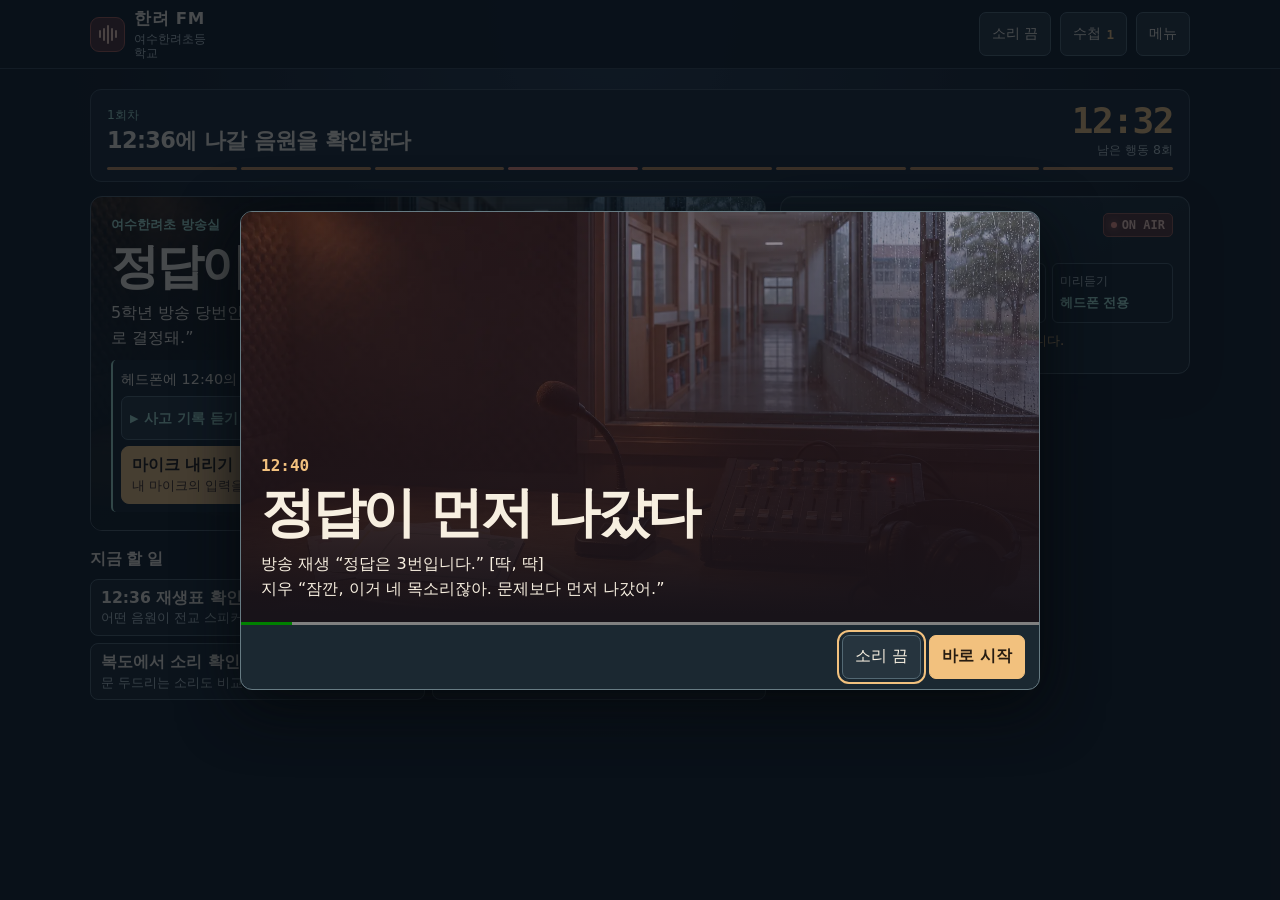
==== commit e0cea510: "Clarify deadline consequences and carry first-turn story cues" ====
--- a/index.html
+++ b/index.html
@@ -14,9 +14,9 @@
   <link rel="manifest" href="./manifest.webmanifest">
   <link rel="icon" href="./icons/favicon-32.png">
   <link rel="apple-touch-icon" href="./icons/apple-touch-icon.png">
-  <link rel="stylesheet" href="./school.css?v=14">
-  <script defer src="./school-copy.js?v=14"></script>
-  <script defer src="./school.js?v=14"></script>
+  <link rel="stylesheet" href="./school.css?v=15">
+  <script defer src="./school-copy.js?v=15"></script>
+  <script defer src="./school.js?v=15"></script>
   <script defer src="./ys-install.js"></script>
   <script defer src="./ys-qr.js"></script>
   <title>한려 FM, 정답이 먼저 나갔다</title>
@@ -81,9 +81,12 @@
           <p id="public-score-pending" data-t="publicPending" hidden>교실 점수판 · 발표 대기</p>
           <h1 id="game-title" data-t="title">정답이 먼저 나갔다</h1>
           <p id="scene-line" role="status"></p>
+          <p id="handoff-student" class="pre-broadcast-line" data-t="handoffStudent" role="status" hidden></p>
           <p id="pre-broadcast-line" class="pre-broadcast-line" role="status" hidden></p>
           <div class="opening-record" id="opening-record" hidden>
             <p id="opening-record-copy" data-t="openingRecord">헤드폰에 12:40의 사고 기록이 들어왔어요. 12:36에 나갈 음원을 확인하세요.</p>
+            <div id="opening-monitor"></div>
+            <div id="opening-action"></div>
           </div>
         </div>
       </section>
@@ -178,6 +181,7 @@
             <li data-t="holdBlueReceipt">파랑 교실 · 안내 수신</li>
             <li data-t="holdYellowReceipt">노랑 교실 · 안내 수신</li>
           </ul>
+          <p class="hold-decision" id="hold-decision" hidden></p>
           <div class="hold-dialogue" id="hold-dialogue" hidden>
             <p id="hold-question" data-t="holdStudentCaption"></p>
             <p id="hold-answer" data-t="holdAnswerCaption"></p>
@@ -280,6 +284,6 @@
     <div class="dialog-body"><ol id="review-list" class="review-list"></ol></div>
     <div class="dialog-actions"><button class="primary" id="review-rewind" type="button" data-t="rewind">12:32로 되감기</button></div>
   </dialog>
-  <script>if ('serviceWorker' in navigator) addEventListener('load', () => navigator.serviceWorker.register('./school-sw-v14.js', { updateViaCache: 'none' }));</script>
+  <script>if ('serviceWorker' in navigator) addEventListener('load', () => navigator.serviceWorker.register('./school-sw-v15.js', { updateViaCache: 'none' }));</script>
 </body>
 </html>
--- a/school.css
+++ b/school.css
@@ -83,6 +83,8 @@
 #scene-line { max-width: 60ch; color: #f1eade; }
 .pre-broadcast-line { max-width: 62ch; margin-top: 6px; padding-inline-start: 8px; border-inline-start: 2px solid var(--mint); color: var(--mint); font-size: .88rem; }
 .opening-record { max-width: 60ch; display: grid; gap: 6px; margin-top: 9px; padding: 8px; border-inline-start: 2px solid var(--mint); border-radius: 5px; background: #17232b; font-size: .9rem; }
+#opening-action:empty { display: none; }
+#opening-action .action { width: 100%; min-height: 44px; }
 .console { grid-area: console; padding: 16px; border: 1px solid #506169; border-radius: 12px; background: linear-gradient(153deg, #26363e, #1a272f 62%); box-shadow: inset 0 1px 0 #ffffff12, 0 12px 35px #080d152e; }
 .console-head { display: flex; justify-content: space-between; align-items: start; gap: 8px; padding-bottom: 11px; }
 .console h2, .choices h2 { font-size: 1rem; letter-spacing: -.025em; }
@@ -161,6 +163,7 @@
 .action small { white-space: nowrap; color: var(--muted); font: .73rem var(--mono); }
 .action-detail { color: var(--muted); font-size: .81rem; line-height: 1.3; }
 .action-detail.action-warning { color: var(--gold); }
+.action-warning { font-weight: 680; }
 .action[data-primary="true"] :is(small, .action-detail) { color: #452e20; }
 .history { grid-area: history; border-top: 1px solid var(--line); color: var(--muted); }
 .history summary { cursor: pointer; padding-block: 12px; }
@@ -187,6 +190,7 @@
 .classroom-question p { margin-bottom: 5px; font-weight: 680; }
 .classroom-question .backup-options { margin-bottom: 0; color: var(--paper); font-size: .88rem; }
 .hold-dialogue { margin-block: 10px; padding: 8px 10px; border-inline-start: 2px solid var(--mint); background: var(--deep); }
+.hold-decision { margin-top: 8px; color: var(--gold); font-weight: 650; }
 .hold-dialogue p + p { margin-top: 6px; }
 .ending #ending-story { color: var(--paper); }
 .ending-next { margin-top: 8px; color: var(--muted); font-size: .88rem; }
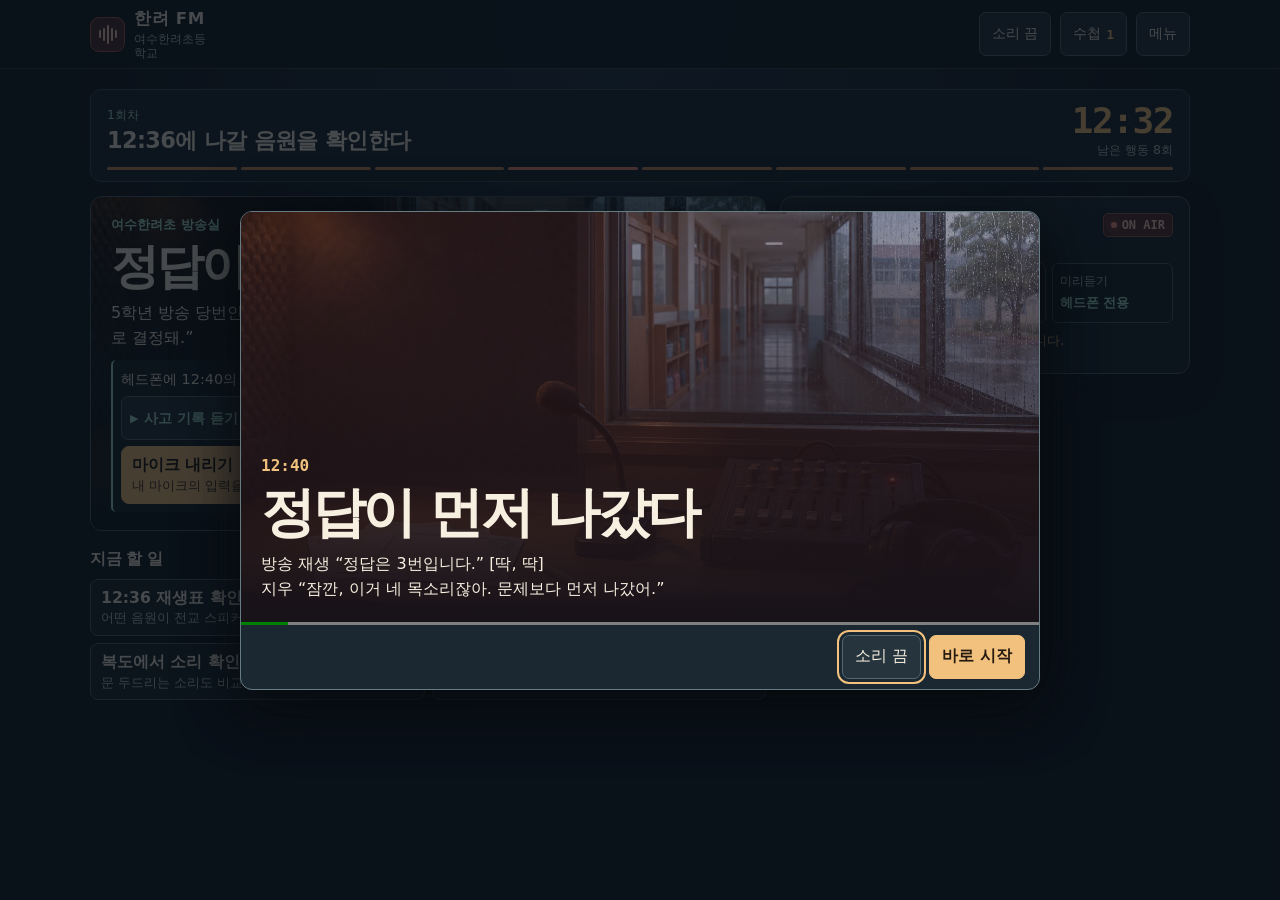
==== commit f9793612: "Clarify notebook decisions and classroom broadcast timing" ====
--- a/index.html
+++ b/index.html
@@ -14,9 +14,9 @@
   <link rel="manifest" href="./manifest.webmanifest">
   <link rel="icon" href="./icons/favicon-32.png">
   <link rel="apple-touch-icon" href="./icons/apple-touch-icon.png">
-  <link rel="stylesheet" href="./school.css?v=15">
-  <script defer src="./school-copy.js?v=15"></script>
-  <script defer src="./school.js?v=15"></script>
+  <link rel="stylesheet" href="./school.css?v=16">
+  <script defer src="./school-copy.js?v=16"></script>
+  <script defer src="./school.js?v=16"></script>
   <script defer src="./ys-install.js"></script>
   <script defer src="./ys-qr.js"></script>
   <title>한려 FM, 정답이 먼저 나갔다</title>
@@ -82,6 +82,7 @@
           <h1 id="game-title" data-t="title">정답이 먼저 나갔다</h1>
           <p id="scene-line" role="status"></p>
           <p id="handoff-student" class="pre-broadcast-line" data-t="handoffStudent" role="status" hidden></p>
+          <p id="fast-wait-summary" class="pre-broadcast-line" data-t="fastWaitSummary" role="status" hidden></p>
           <p id="pre-broadcast-line" class="pre-broadcast-line" role="status" hidden></p>
           <div class="opening-record" id="opening-record" hidden>
             <p id="opening-record-copy" data-t="openingRecord">헤드폰에 12:40의 사고 기록이 들어왔어요. 12:36에 나갈 음원을 확인하세요.</p>
@@ -250,6 +251,10 @@
         <h3 id="compare-title" data-t="compareTitle" tabindex="-1">녹음 두 개를 대조하기</h3>
         <div class="compare-result" id="compare-result" hidden>
           <p id="compare-feedback" role="status" tabindex="-1"></p>
+          <div class="compare-decision" id="compare-decision" hidden>
+            <button class="utility" id="journal-continue" type="button" data-t="journalContinue">이번 회차 계속</button>
+            <button class="primary" id="journal-rewind" type="button" data-t="rewind">12:32로 되감기</button>
+          </div>
           <ul class="compare-evidence" id="compare-evidence" hidden>
             <li data-t="compareQueueEvidence">12:36 예약 · 08:41 파일</li>
             <li id="compare-mic-evidence"></li>
@@ -284,6 +289,6 @@
     <div class="dialog-body"><ol id="review-list" class="review-list"></ol></div>
     <div class="dialog-actions"><button class="primary" id="review-rewind" type="button" data-t="rewind">12:32로 되감기</button></div>
   </dialog>
-  <script>if ('serviceWorker' in navigator) addEventListener('load', () => navigator.serviceWorker.register('./school-sw-v15.js', { updateViaCache: 'none' }));</script>
+  <script>if ('serviceWorker' in navigator) addEventListener('load', () => navigator.serviceWorker.register('./school-sw-v16.js', { updateViaCache: 'none' }));</script>
 </body>
 </html>
--- a/school.css
+++ b/school.css
@@ -102,6 +102,7 @@
 .channel[data-state="off"] strong { color: #c3cdd0; }
 .channel[data-state="live"] { border-color: #f18b76; background: #412a2d; }
 .channel[data-state="live"] strong { color: #ffd0c1; }
+.channel[data-state="received"] { border-color: #6c9c8d; }
 .cue { margin-block: 9px 7px; color: var(--gold); font-size: .83rem; line-height: 1.35; }
 body[data-incident="true"] .cue { color: var(--red); }
 .listen { display: grid; width: 100%; grid-template-columns: auto minmax(0, 1fr) auto; align-items: center; text-align: left; gap: 6px; min-height: 44px; color: var(--mint); font-weight: 670; font-size: .88rem; padding-inline: 8px; }
@@ -225,17 +226,22 @@
 .clues .utility { margin-top: 6px; font-size: .83rem; }
 .clues .clue-transcript { padding: 6px 8px; border-inline-start: 2px solid var(--mint); white-space: pre-line; }
 .compare { margin-top: 14px; padding-top: 11px; border-top: 1px solid var(--line); }
-.compare-options { display: flex; flex-wrap: wrap; gap: 5px; margin-block: 8px; }
+.compare-options { display: grid; grid-template-columns: repeat(auto-fit, minmax(min(230px, 100%), 1fr)); gap: 5px; margin-block: 8px; }
 .compare-options button { font-size: .83rem; }
 .compare-options button[aria-pressed="true"] { border-color: var(--gold); color: var(--gold); background: #47362b; }
 .compare-result { margin-block: 7px 10px; padding: 8px; border: 1px solid #567870; border-radius: 7px; background: var(--deep); }
+.compare-decision, .recording-controls { display: flex; flex-wrap: wrap; gap: 5px; margin-top: 6px; }
 #compare-feedback { color: var(--mint); font-size: .9rem; }
 .compare-evidence { display: flex; flex-wrap: wrap; gap: 4px 8px; margin: 5px 0 0; padding: 0; list-style: none; color: var(--gold); font-size: .82rem; }
 .source-choice { display: flex; align-items: center; flex-wrap: wrap; gap: 6px; margin-top: 9px; }
 .source-choice p { flex: 0 0 100%; font-size: .87rem; }
 .source-choice [aria-pressed="true"] { border-color: var(--gold); color: var(--gold); }
 .recording-pair { display: grid; grid-template-columns: repeat(auto-fit, minmax(min(230px, 100%), 1fr)); gap: 6px; margin-block: 8px; }
+.recording-pair #compare-options { grid-column: 1 / -1; margin-block: 0; }
 .recording-sample button { width: 100%; text-align: start; color: var(--mint); }
+.compare-options .recording-sample { min-width: 0; padding: 7px 8px; border: 1px solid var(--line); border-radius: 7px; background: var(--deep); font-size: .86rem; }
+.recording-controls button { width: auto; }
+.recording-sample .clue-transcript { margin-top: 6px; font-size: .84rem; white-space: pre-line; }
 #recording-missing { margin-bottom: 6px; color: var(--gold); }
 @media (max-width: 700px) {
   .shell { width: min(520px, calc(100% - 22px)); }
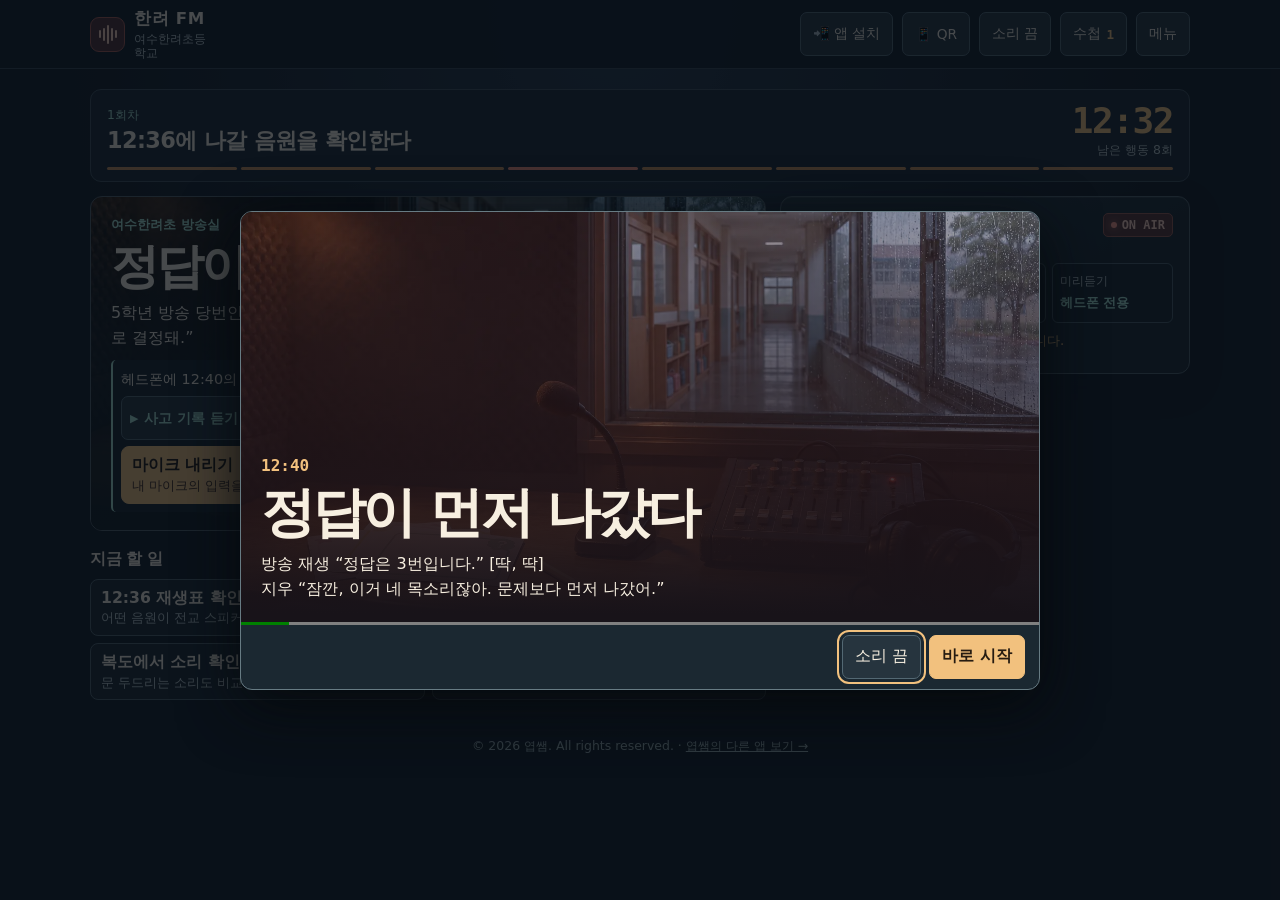
==== commit 8150d207: "설치·QR 버튼을 다시 맨 윗줄로, 하단 문구 복구, QR·공유 주소를 GitHub Pages로, 공유 그림을 모음집 커버로 Co-Authored-By: Claude Opus 5." ====
--- a/index.html
+++ b/index.html
@@ -1,5 +1,5 @@
 <!doctype html>
-<html lang="ko" data-qr-name="한려 FM, 정답이 먼저 나갔다" data-qr-url="https://eight-minutes-to-air.asdad123asd.chatgpt.site/">
+<html lang="ko" data-qr-name="한려 FM, 정답이 먼저 나갔다" data-qr-url="https://gmlduqzhd123-lab.github.io/Last-Broad/">
 <head>
   <meta charset="utf-8">
   <meta name="viewport" content="width=device-width, initial-scale=1, viewport-fit=cover">
@@ -8,8 +8,11 @@
   <meta property="og:type" content="website">
   <meta property="og:title" content="한려 FM, 정답이 먼저 나갔다">
   <meta property="og:description" content="마이크를 껐는데 정답이 먼저 나갔다. 여수한려초 방송실에서 8분을 되감아 결승을 바꿔라.">
-  <meta property="og:url" content="https://eight-minutes-to-air.asdad123asd.chatgpt.site/">
-  <meta property="og:image" content="https://eight-minutes-to-air.asdad123asd.chatgpt.site/media/school-studio.webp">
+  <meta property="og:url" content="https://gmlduqzhd123-lab.github.io/Last-Broad/">
+  <meta property="og:image" content="https://gmlduqzhd123-lab.github.io/Last-Broad/og-image.jpg">
+  <meta property="og:image:width" content="1200">
+  <meta property="og:image:height" content="630">
+  <meta name="twitter:image" content="https://gmlduqzhd123-lab.github.io/Last-Broad/og-image.jpg">
   <meta name="twitter:card" content="summary_large_image">
   <link rel="manifest" href="./manifest.webmanifest">
   <link rel="icon" href="./icons/favicon-32.png">
@@ -28,6 +31,8 @@
         <div><strong data-t="brand">한려 FM</strong><span data-t="school">여수한려초등학교</span></div>
       </div>
       <div class="tools">
+        <button class="utility" type="button" data-ys-install>📲 <span class="ys-wide">앱 </span>설치</button>
+        <button class="utility" type="button" data-qr aria-label="QR 코드로 접속">📱 QR</button>
         <button class="utility" id="sound" type="button" aria-pressed="false"></button>
         <button class="utility journal-button" id="journal-open" type="button" aria-haspopup="dialog"><span data-t="journal">수첩</span><span id="journal-count" class="count"></span></button>
         <details class="menu" id="menu">
@@ -36,8 +41,6 @@
             <button class="utility" id="language" type="button"></button>
             <button class="utility" id="replay-intro" type="button" data-t="replayIntro">오프닝 다시 보기</button>
             <button class="utility" id="menu-epilogue" type="button" aria-haspopup="dialog" hidden>12:41 후일담 보기</button>
-            <button class="utility" type="button" data-ys-install data-t="install">앱 설치</button>
-            <button class="utility" type="button" data-qr data-t="share">QR 코드로 공유</button>
           </div>
         </details>
       </div>
@@ -210,6 +213,7 @@
       </details>
     </div>
     <noscript><p>게임을 플레이하려면 브라우저의 JavaScript를 켜 주세요.</p></noscript>
+    <p class="ys-credit">© 2026 엽쌤. All rights reserved. · <a href="https://gmlduqzhd123-lab.github.io/YScode/">엽쌤의 다른 앱 보기 →</a></p>
   </main>
 
   <dialog id="intro" aria-labelledby="intro-title" class="intro">
--- a/school.css
+++ b/school.css
@@ -303,3 +303,9 @@
   .epilogue-view[data-shot="forward"] .intro-copy { animation: reveal .35s ease-out both; }
   @keyframes reveal { from { opacity: .5; transform: translateY(4px); } }
 }
+
+/* 엽쌤 공통: 하단 문구, 휴대폰에서 "앱 " 숨김 */
+.ys-credit { margin: 22px 0 10px; text-align: center; font-size: .78rem; color: #9fb0b2; }
+.ys-credit a { color: inherit; }
+@media (max-width: 700px) { .ys-wide { display: none; } .tools { gap: 5px; } .tools .utility { padding-inline: 7px; } }
+@media (max-width: 400px) { .tools .utility { padding-inline: 5px; font-size: .74rem; } .brand > div > span { display: none; } }
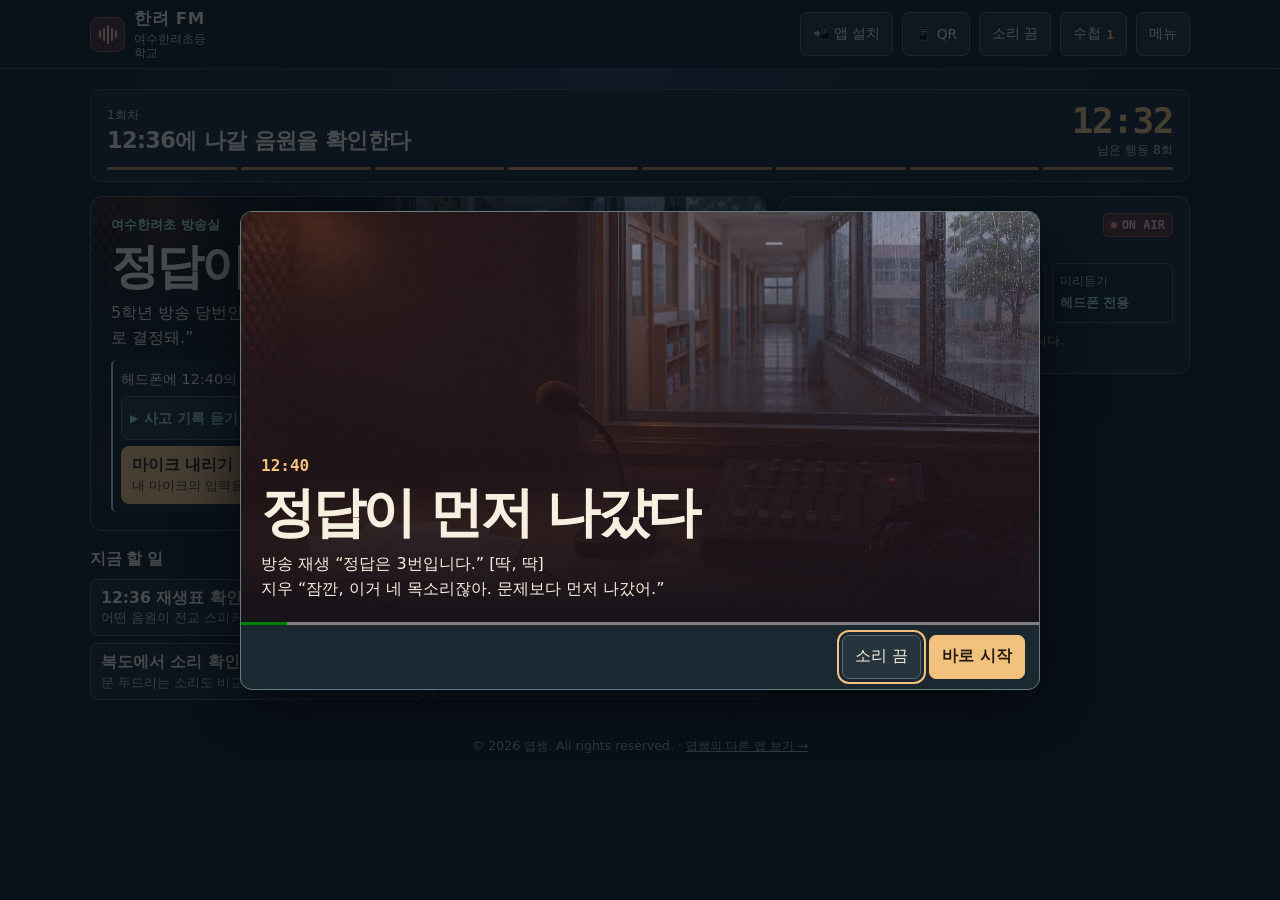
==== commit 90e328ce: "Keep the quiz endings, evidence, and broadcast log in sync" ====
--- a/index.html
+++ b/index.html
@@ -17,9 +17,9 @@
   <link rel="manifest" href="./manifest.webmanifest">
   <link rel="icon" href="./icons/favicon-32.png">
   <link rel="apple-touch-icon" href="./icons/apple-touch-icon.png">
-  <link rel="stylesheet" href="./school.css?v=16">
-  <script defer src="./school-copy.js?v=16"></script>
-  <script defer src="./school.js?v=16"></script>
+  <link rel="stylesheet" href="./school.css?v=17">
+  <script defer src="./school-copy.js?v=17"></script>
+  <script defer src="./school.js?v=17"></script>
   <script defer src="./ys-install.js"></script>
   <script defer src="./ys-qr.js"></script>
   <title>한려 FM, 정답이 먼저 나갔다</title>
@@ -262,6 +262,8 @@
           <ul class="compare-evidence" id="compare-evidence" hidden>
             <li data-t="compareQueueEvidence">12:36 예약 · 08:41 파일</li>
             <li id="compare-mic-evidence"></li>
+            <li id="proof-taps-evidence" data-t="proofTapsEvidence" hidden></li>
+            <li id="proof-files-evidence" data-t="proofFilesEvidence" hidden></li>
           </ul>
           <div class="source-choice" id="source-choice" role="group" aria-labelledby="source-prompt" hidden>
             <p id="source-prompt">이대로라면 12:36에 어느 쪽에서 정답이 나갈까요?</p>
@@ -293,6 +295,6 @@
     <div class="dialog-body"><ol id="review-list" class="review-list"></ol></div>
     <div class="dialog-actions"><button class="primary" id="review-rewind" type="button" data-t="rewind">12:32로 되감기</button></div>
   </dialog>
-  <script>if ('serviceWorker' in navigator) addEventListener('load', () => navigator.serviceWorker.register('./school-sw-v16.js', { updateViaCache: 'none' }));</script>
+  <script>if ('serviceWorker' in navigator) addEventListener('load', () => navigator.serviceWorker.register('./school-sw-v17.js', { updateViaCache: 'none' }));</script>
 </body>
 </html>
--- a/school.css
+++ b/school.css
@@ -194,7 +194,7 @@
 .hold-decision { margin-top: 8px; color: var(--gold); font-weight: 650; }
 .hold-dialogue p + p { margin-top: 6px; }
 .ending #ending-story { color: var(--paper); }
-.ending-next { margin-top: 8px; color: var(--muted); font-size: .88rem; }
+.ending-next { margin-top: 8px; color: var(--muted); font-size: .88rem; white-space: pre-line; }
 .end-actions { display: flex; flex-wrap: wrap; gap: 6px; margin-top: 12px; }
 dialog { width: min(660px, calc(100% - 20px)); max-height: calc(100dvh - 20px); padding: 0; border: 1px solid #677b83; border-radius: 12px; background: #1b2831; color: var(--paper); box-shadow: 0 16px 60px #05090be6; }
 dialog::backdrop { background: #080e17bb; }
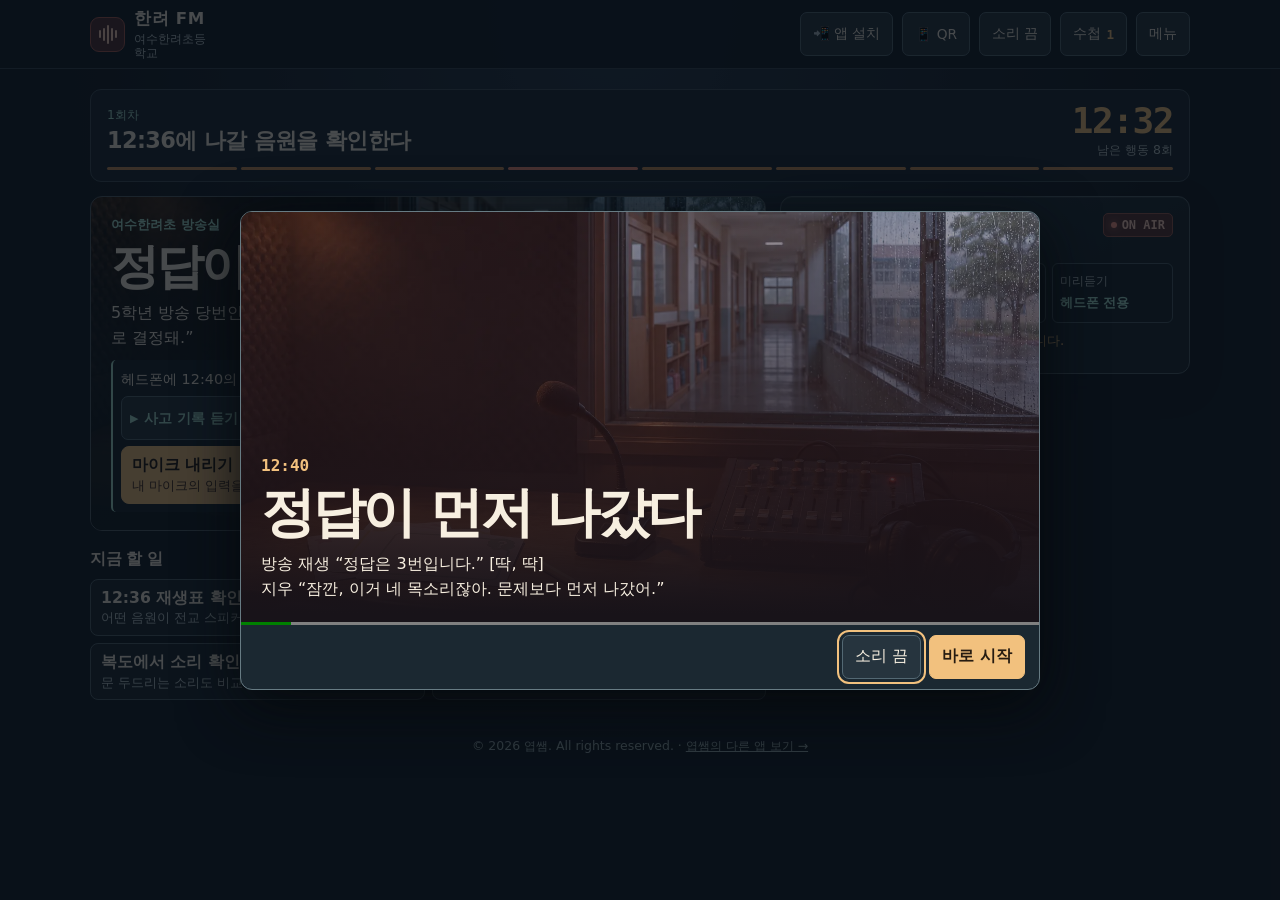
==== commit cb781d6d: "Polish school game deadlines, journal, and ending replay" ====
--- a/index.html
+++ b/index.html
@@ -17,9 +17,9 @@
   <link rel="manifest" href="./manifest.webmanifest">
   <link rel="icon" href="./icons/favicon-32.png">
   <link rel="apple-touch-icon" href="./icons/apple-touch-icon.png">
-  <link rel="stylesheet" href="./school.css?v=17">
-  <script defer src="./school-copy.js?v=17"></script>
-  <script defer src="./school.js?v=17"></script>
+  <link rel="stylesheet" href="./school.css?v=18">
+  <script defer src="./school-copy.js?v=18"></script>
+  <script defer src="./school.js?v=18"></script>
   <script defer src="./ys-install.js"></script>
   <script defer src="./ys-qr.js"></script>
   <title>한려 FM, 정답이 먼저 나갔다</title>
@@ -48,15 +48,18 @@
   </header>
 
   <main class="shell" id="game">
+    <div class="mobile-clock-slot" id="mobile-clock-slot"></div>
     <section class="hud" aria-labelledby="mission">
       <div class="mission">
         <div class="hud-meta"><span id="loop"></span><span id="memory" hidden></span></div>
         <h2 id="mission" tabindex="-1"></h2>
         <p id="rewind-hint" data-t="rewindBackupHint" hidden>12:36에 지우에게 방송을 맡기고 바로 선생님에게 가세요.</p>
       </div>
-      <div class="clock-face">
-        <time id="clock" aria-label="방송 시각">12:32</time>
-        <span id="budget"></span>
+      <div id="desktop-clock-slot">
+        <div class="clock-face">
+          <time id="clock" aria-label="방송 시각">12:32</time>
+          <span id="budget"></span>
+        </div>
       </div>
       <div class="track" id="track" aria-hidden="true"></div>
     </section>
@@ -179,6 +182,10 @@
             <span class="air-label" id="ending-standby" data-mode="standby" hidden><i aria-hidden="true"></i><span data-t="announcementStandby">발표 대기</span></span>
           </div>
           <h2 id="ending-title" tabindex="-1"></h2>
+          <div class="ending-resume" id="ending-resume-panel" hidden>
+            <p data-t="endingResumePrompt">저장한 장면의 처음부터 이어볼 수 있어요.</p>
+            <button class="primary" id="ending-resume" type="button" data-t="endingResume">이어서 보기</button>
+          </div>
           <p id="ending-caption" role="status"></p>
           <ul class="backup-options" id="backup-options" aria-labelledby="ending-caption" hidden></ul>
           <ul class="hold-receipts" id="hold-receipts" hidden>
@@ -196,6 +203,10 @@
           </ul>
           <p id="ending-story"></p>
           <p class="ending-next" id="ending-next"></p>
+          <div id="ending-routes-panel" hidden>
+            <div class="end-actions" id="ending-routes"></div>
+            <p class="ending-next" data-t="endingUnlockHint">세 결말을 모두 보면 12:41 후일담이 열립니다.</p>
+          </div>
           <div class="end-actions" id="ending-actions">
             <button class="primary" id="backup-announce" type="button" data-t="announce" hidden>결승 결과 발표하기</button>
             <button class="primary" id="ending-epilogue" type="button" aria-haspopup="dialog" hidden>12:41 후일담 보기</button>
@@ -285,8 +296,14 @@
         </div>
         <p id="recording-missing" data-t="recordingMissing" hidden>방송실에서 아침 연습 원본을 찾으면 두 소리를 비교할 수 있어요.</p>
         <div class="compare-options" id="compare-options"></div>
-        <button type="button" class="utility" id="compare" data-t="compare">두 녹음 대조</button>
       </section>
+    </div>
+    <div class="journal-compare-actions" id="journal-compare-actions">
+      <div id="compare-selection-summary" hidden>
+        <span id="compare-selected-count"></span>
+        <ul id="compare-selection"></ul>
+      </div>
+      <button type="button" class="primary" id="compare" data-t="compare">두 녹음 대조</button>
     </div>
   </dialog>
 
@@ -295,6 +312,6 @@
     <div class="dialog-body"><ol id="review-list" class="review-list"></ol></div>
     <div class="dialog-actions"><button class="primary" id="review-rewind" type="button" data-t="rewind">12:32로 되감기</button></div>
   </dialog>
-  <script>if ('serviceWorker' in navigator) addEventListener('load', () => navigator.serviceWorker.register('./school-sw-v17.js', { updateViaCache: 'none' }));</script>
+  <script>if ('serviceWorker' in navigator) addEventListener('load', () => navigator.serviceWorker.register('./school-sw-v18.js', { updateViaCache: 'none' }));</script>
 </body>
 </html>
--- a/school.css
+++ b/school.css
@@ -52,6 +52,7 @@
 #memory { color: var(--gold); }
 #mission { font-size: clamp(1.05rem, 2.4vw, 1.4rem); line-height: 1.28; letter-spacing: -.028em; }
 .clock-face { display: grid; justify-items: end; gap: 3px; color: var(--muted); font-size: .78rem; white-space: nowrap; }
+.mobile-clock-slot, #desktop-clock-slot:empty { display: none; }
 #clock { font: 800 clamp(1.65rem, 3.6vw, 2.25rem)/1 var(--mono); letter-spacing: -.04em; color: var(--gold); }
 body[data-urgent="true"] #clock { color: var(--red); }
 .track { grid-column: 1 / -1; display: grid; grid-template-columns: repeat(8, 1fr); gap: 4px; }
@@ -196,6 +197,8 @@
 .ending #ending-story { color: var(--paper); }
 .ending-next { margin-top: 8px; color: var(--muted); font-size: .88rem; white-space: pre-line; }
 .end-actions { display: flex; flex-wrap: wrap; gap: 6px; margin-top: 12px; }
+.ending-resume { display: flex; flex-wrap: wrap; align-items: center; gap: 8px 12px; margin-block: 4px 10px; }
+.ending-resume p { color: var(--muted); font-size: .88rem; }
 dialog { width: min(660px, calc(100% - 20px)); max-height: calc(100dvh - 20px); padding: 0; border: 1px solid #677b83; border-radius: 12px; background: #1b2831; color: var(--paper); box-shadow: 0 16px 60px #05090be6; }
 dialog::backdrop { background: #080e17bb; }
 .dialog-heading { display: flex; justify-content: space-between; gap: 9px; align-items: start; padding: 14px; border-bottom: 1px solid var(--line); position: sticky; top: 0; z-index: 1; background: #1b2831; }
@@ -203,6 +206,16 @@
 .dialog-heading p, .compare > p { color: var(--muted); font-size: .88rem; }
 .dialog-heading button { flex-shrink: 0; }
 .dialog-body { padding: 14px; }
+#journal[open] { display: flex; flex-direction: column; overflow: hidden; }
+#journal .dialog-body { min-height: 0; overflow-y: auto; }
+.journal-compare-actions {
+  display: flex; flex-shrink: 0; justify-content: space-between; align-items: center; gap: 8px;
+  padding: 8px 14px; border-top: 1px solid var(--line); background: var(--deep);
+}
+.journal-compare-actions button { flex-shrink: 0; margin-inline-start: auto; }
+#compare-selection-summary { min-width: 0; font-size: .75rem; color: var(--mint); }
+#compare-selection { margin: 2px 0 0; padding: 0; list-style: none; color: var(--paper); }
+#compare-selection li { overflow: hidden; white-space: nowrap; text-overflow: ellipsis; }
 .dialog-actions { display: flex; align-items: center; justify-content: end; padding: 10px 14px; gap: 8px; }
 .intro { width: min(800px, calc(100% - 22px)); }
 .intro-view { min-height: clamp(220px, 47vw, 410px); position: relative; isolation: isolate; display: flex; align-items: end; background: #263b45 url("./media/school-studio.webp") center / cover; }
@@ -244,10 +257,19 @@
 .recording-sample .clue-transcript { margin-top: 6px; font-size: .84rem; white-space: pre-line; }
 #recording-missing { margin-bottom: 6px; color: var(--gold); }
 @media (max-width: 700px) {
+  html { scroll-padding-top: 46px; }
   .shell { width: min(520px, calc(100% - 22px)); }
   .topbar-inner { min-height: 57px; }
   main { padding-block: 8px 25px; }
   .hud { padding: 9px 10px 7px; margin-bottom: 8px; gap: 6px 8px; }
+  .mobile-clock-slot:not(:empty) { display: block; position: sticky; top: 0; z-index: 2; margin-bottom: 5px; }
+  .mobile-clock-slot .clock-face {
+    display: flex; align-items: center; justify-content: space-between; gap: 8px; min-height: 34px;
+    padding: 4px 10px; border: 1px solid var(--line); border-radius: 7px;
+    background: var(--deep); white-space: normal; text-align: end;
+  }
+  .mobile-clock-slot #clock { font-size: 1.38rem; }
+  #game:has(.mobile-clock-slot:not(:empty)) .hud { grid-template-columns: minmax(0, 1fr); }
   .loop-goals { margin-bottom: 8px; padding: 8px; }
   .play-grid { grid-template-columns: 1fr; grid-template-areas: "scene" "console" "choices" "history"; gap: 8px; }
   .scene { min-height: 125px; }
@@ -286,8 +308,9 @@
   .listen { font-size: .79rem; }
   .action-heading .small { font-size: .75rem; padding-inline: 5px; }
   body:is([data-emergency="true"], [data-delivery="true"]) :is(#game-title, #console-status, .action-heading) { display: none; }
-  body:is([data-emergency="true"], [data-delivery="true"]) .scene { min-height: 76px; }
-  body:is([data-emergency="true"], [data-delivery="true"]) .scene-inner { padding-block: 7px; }
+  body[data-backup-deadline="true"] #game-title { display: none; }
+  body:is([data-emergency="true"], [data-delivery="true"], [data-backup-deadline="true"]) .scene { min-height: 76px; }
+  body:is([data-emergency="true"], [data-delivery="true"], [data-backup-deadline="true"]) .scene-inner { padding-block: 7px; }
   body[data-emergency="true"] .actions [data-action="hold"] { grid-column: 1 / -1; }
   body[data-announcement="true"] .scene { min-height: 76px; }
   body[data-announcement="true"] :is(#game-title, #scene-line, #choices-heading) { display: none; }
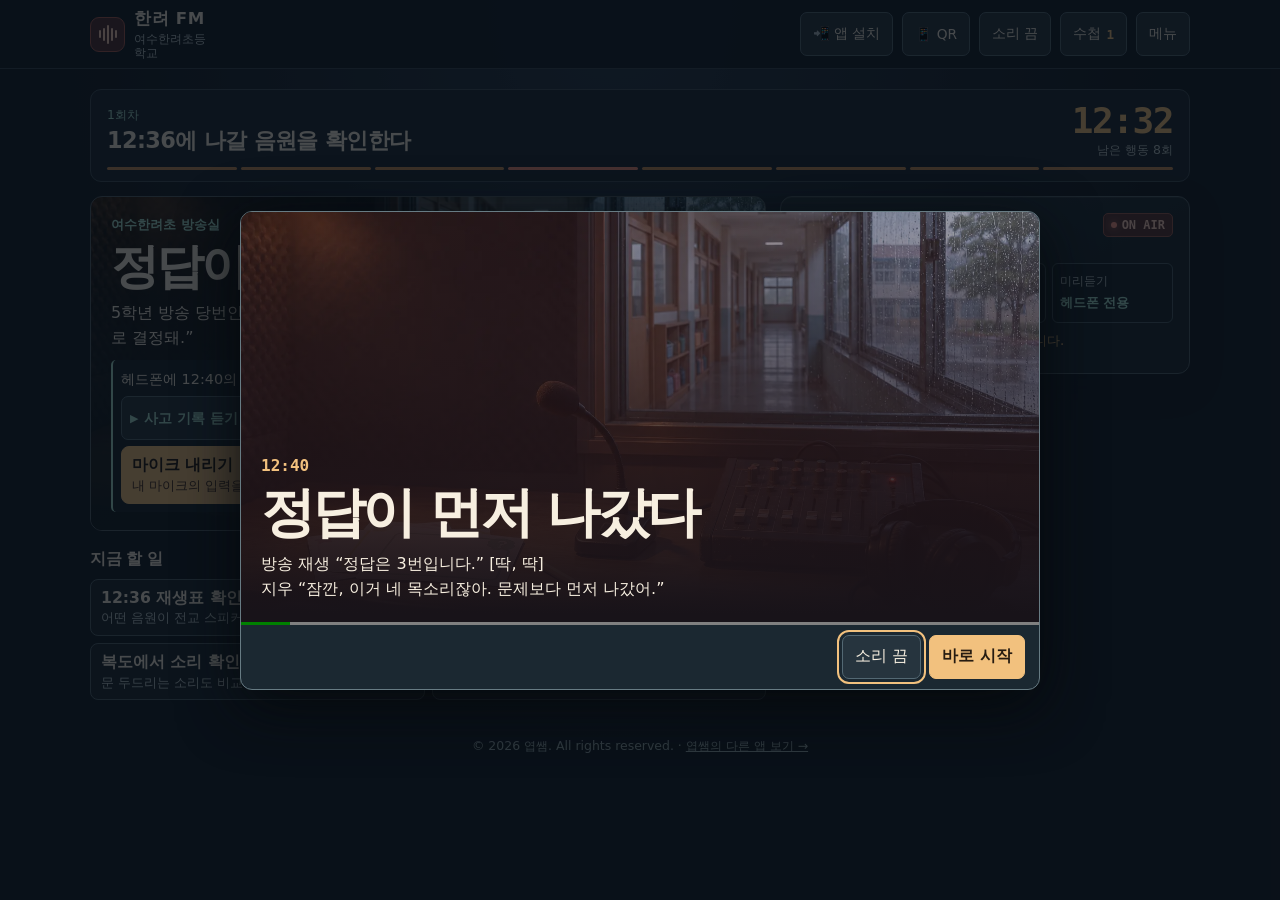
==== commit f567cfa6: "Refresh public school game asset cache keys" ====
--- a/index.html
+++ b/index.html
@@ -17,9 +17,9 @@
   <link rel="manifest" href="./manifest.webmanifest">
   <link rel="icon" href="./icons/favicon-32.png">
   <link rel="apple-touch-icon" href="./icons/apple-touch-icon.png">
-  <link rel="stylesheet" href="./school.css?v=18">
-  <script defer src="./school-copy.js?v=18"></script>
-  <script defer src="./school.js?v=18"></script>
+  <link rel="stylesheet" href="./school.css?v=18.1">
+  <script defer src="./school-copy.js?v=18.1"></script>
+  <script defer src="./school.js?v=18.1"></script>
   <script defer src="./ys-install.js"></script>
   <script defer src="./ys-qr.js"></script>
   <title>한려 FM, 정답이 먼저 나갔다</title>
@@ -312,6 +312,6 @@
     <div class="dialog-body"><ol id="review-list" class="review-list"></ol></div>
     <div class="dialog-actions"><button class="primary" id="review-rewind" type="button" data-t="rewind">12:32로 되감기</button></div>
   </dialog>
-  <script>if ('serviceWorker' in navigator) addEventListener('load', () => navigator.serviceWorker.register('./school-sw-v18.js', { updateViaCache: 'none' }));</script>
+  <script>if ('serviceWorker' in navigator) addEventListener('load', () => navigator.serviceWorker.register('./school-sw-v18-1.js', { updateViaCache: 'none' }));</script>
 </body>
 </html>
